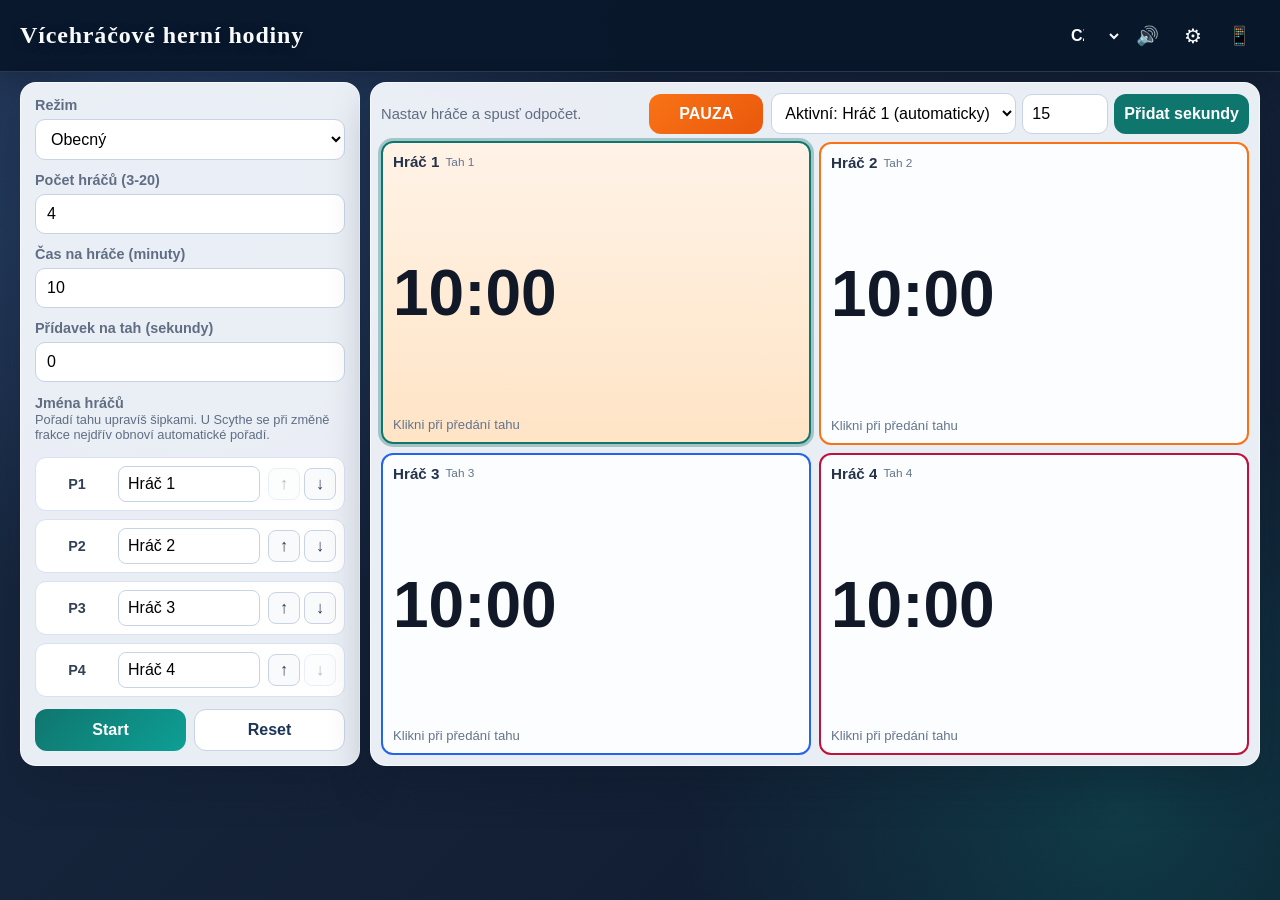
==== index.html @ 085c825f "add sounds and improve menu" ====
<!DOCTYPE html>
<html lang="cs">
<head>
    <meta charset="UTF-8">
    <meta name="viewport" content="width=device-width, initial-scale=1.0">
    <title>Vícehráčové herní hodiny</title>
    <style>
        :root {
            --bg: #1a2a43;
            --bg2: #0f1a2d;
            --panel: rgba(243, 246, 252, 0.96);
            --line: #c8d3e5;
            --text: #1c2433;
            --muted: #5f6e83;
            --accent: #0f766e;
            --accent2: #f97316;
            --danger: #be123c;
            --shadow: 0 20px 42px rgba(10, 20, 35, 0.28);
        }

        * {
            box-sizing: border-box;
        }

        body {
            margin: 0;
            min-height: 100vh;
            font-family: "Segoe UI", Tahoma, sans-serif;
            color: var(--text);
            background:
                radial-gradient(circle at 15% 18%, rgba(80, 132, 212, 0.28), transparent 35%),
                radial-gradient(circle at 88% 90%, rgba(14, 168, 151, 0.22), transparent 32%),
                linear-gradient(135deg, var(--bg), var(--bg2));
        }

        button,
        input,
        select {
            font: inherit;
        }

        button {
            border: 0;
            cursor: pointer;
            border-radius: 12px;
        }

        .app {
            width: min(1320px, calc(100% - 40px));
            margin: 0 auto;
            padding: 0 0 24px;
        }

        .topbar {
            display: flex;
            align-items: center;
            justify-content: space-between;
            gap: 24px;
            min-height: 72px;
            padding: 14px max(20px, calc((100vw - 1320px) / 2));
            margin-left: calc(50% - 50vw);
            margin-right: calc(50% - 50vw);
            background: rgba(9, 23, 43, 0.96);
            border-bottom: 1px solid rgba(255, 255, 255, 0.14);
            box-shadow: 0 10px 30px rgba(5, 13, 27, 0.3);
            color: #f8fafc;
        }

        .topbar h1 {
            margin: 0;
            font-size: clamp(1.05rem, 2.8vw, 1.5rem);
            font-family: Georgia, "Times New Roman", serif;
            font-weight: 700;
            letter-spacing: 0.035em;
            text-shadow: 0 2px 14px rgba(0, 0, 0, 0.24);
        }

        .topbar-actions {
            display: flex;
            align-items: center;
            gap: 4px;
        }

        .language-select,
        .header-control {
            min-height: 42px;
            border: 0;
            background: transparent;
            color: #f8fafc;
            transition: background-color 160ms ease, opacity 160ms ease, transform 160ms ease;
        }

        .language-select {
            width: 64px;
            border-radius: 9px;
            padding: 0 22px 0 9px;
            font-weight: 750;
            cursor: pointer;
        }

        .language-select option {
            color: #172033;
        }

        .header-control {
            display: inline-flex;
            align-items: center;
            justify-content: center;
            width: 42px;
            padding: 0;
            border-radius: 9px;
            font-size: 1.15rem;
        }

        .header-control:hover,
        .language-select:hover {
            background: rgba(0, 0, 0, 0.28);
        }

        .header-control:active {
            transform: translateY(1px);
            background: rgba(0, 0, 0, 0.4);
        }

        .header-control:focus-visible,
        .language-select:focus-visible {
            outline: 2px solid rgba(255, 255, 255, 0.82);
            outline-offset: 2px;
        }

        .sound-toggle[aria-pressed="false"] {
            opacity: 0.68;
        }

        .settings-toggle {
            font-size: 1.25rem;
        }

        .settings-dialog {
            width: min(520px, calc(100% - 28px));
            max-height: calc(100dvh - 40px);
            padding: 0;
            border: 1px solid rgba(255, 255, 255, 0.42);
            border-radius: 18px;
            background: #eef3f9;
            color: var(--text);
            box-shadow: 0 28px 80px rgba(4, 12, 27, 0.48);
        }

        .settings-dialog::backdrop {
            background: rgba(5, 12, 24, 0.7);
            backdrop-filter: blur(5px);
        }

        .settings-card {
            padding: 22px;
        }

        .settings-head {
            display: flex;
            align-items: center;
            justify-content: space-between;
            gap: 16px;
            padding-bottom: 16px;
            border-bottom: 1px solid var(--line);
        }

        .settings-head h2,
        .settings-section h3 {
            margin: 0;
            font-family: Georgia, "Times New Roman", serif;
        }

        .settings-close {
            width: 40px;
            height: 40px;
            background: #dbe4ef;
            color: var(--text);
            font-size: 1.35rem;
        }

        .settings-section {
            padding-top: 18px;
        }

        .settings-section-intro,
        .future-settings {
            color: var(--muted);
            font-size: 0.9rem;
        }

        .sound-options {
            display: grid;
            gap: 10px;
            margin-top: 14px;
        }

        .sound-option {
            display: flex;
            align-items: center;
            justify-content: space-between;
            gap: 18px;
            padding: 12px 14px;
            border: 1px solid var(--line);
            border-radius: 12px;
            background: rgba(255, 255, 255, 0.72);
            font-weight: 650;
        }

        .sound-option input {
            width: 20px;
            height: 20px;
            accent-color: var(--accent);
        }

        .future-settings {
            margin: 18px 0 0;
            padding: 12px 14px;
            border: 1px dashed var(--line);
            border-radius: 12px;
        }

        .mode-toggle {
            color: #f8fafc;
        }

        .layout {
            margin-top: 10px;
            display: grid;
            gap: 10px;
            grid-template-columns: minmax(290px, 340px) minmax(0, 1fr);
        }

        .panel {
            background: var(--panel);
            border: 1px solid rgba(255, 255, 255, 0.65);
            border-radius: 16px;
            box-shadow: var(--shadow);
        }

        .setup {
            padding: 14px;
            display: flex;
            flex-direction: column;
            gap: 12px;
        }

        .field {
            display: flex;
            flex-direction: column;
            gap: 6px;
        }

        .field span {
            font-size: 0.9rem;
            color: var(--muted);
            font-weight: 600;
        }

        .field input {
            width: 100%;
            padding: 10px 11px;
            border: 1px solid var(--line);
            border-radius: 10px;
            background: #fff;
        }

        .field select {
            width: 100%;
            padding: 10px 11px;
            border: 1px solid var(--line);
            border-radius: 10px;
            background: #fff;
        }

        .player-list {
            display: flex;
            flex-direction: column;
            gap: 8px;
        }

        .player-row {
            display: grid;
            grid-template-columns: 66px minmax(0, 1fr) auto;
            gap: 8px;
            align-items: center;
            padding: 8px;
            border: 1px solid #d8e2f2;
            border-radius: 11px;
            background: #fff;
        }

        .player-row strong {
            font-size: 0.9rem;
            color: #334155;
            text-align: center;
        }

        .player-row input {
            padding: 8px 9px;
            border: 1px solid var(--line);
            border-radius: 8px;
            min-width: 0;
        }

        .player-row-scythe {
            grid-template-columns: 58px minmax(0, 1fr) minmax(0, 1fr) auto;
        }

        .order-controls {
            display: grid;
            grid-template-columns: repeat(2, 32px);
            gap: 4px;
        }

        .order-button {
            width: 32px;
            height: 32px;
            padding: 0;
            border: 1px solid var(--line);
            border-radius: 8px;
            background: #f8fafc;
            color: #334155;
            font-size: 1.05rem;
            font-weight: 800;
        }

        .order-button:disabled {
            cursor: default;
            opacity: 0.35;
        }

        .order-help {
            margin: 0 0 7px;
            color: var(--muted);
            font-size: 0.8rem;
        }

        .faction-badge {
            width: 44px;
            height: 44px;
            border-radius: 50%;
            display: inline-flex;
            align-items: center;
            justify-content: center;
            font-weight: 800;
            color: #fff;
            border: 2px solid rgba(255, 255, 255, 0.55);
            background: color-mix(in srgb, var(--badge-color) 78%, #1a1a1a);
        }

        .faction-logo {
            width: 30px;
            height: 30px;
            display: block;
            color: #fff;
            fill: currentColor;
        }

        .card-faction-line {
            display: flex;
            align-items: center;
            gap: 7px;
            min-width: 0;
        }

        .card-faction-logo {
            width: 34px;
            height: 34px;
            flex: 0 0 auto;
            color: var(--player-color);
        }

        .clock-card.active .card-faction-logo {
            color: inherit;
        }

        .actions {
            display: grid;
            grid-template-columns: 1fr 1fr;
            gap: 8px;
        }

        .btn {
            padding: 11px 10px;
            font-weight: 700;
        }

        .btn-start {
            background: linear-gradient(135deg, #0f766e, #0e9f95);
            color: #fff;
        }

        .btn-reset {
            background: #fff;
            color: #1d3557;
            border: 1px solid var(--line);
        }

        .board {
            padding: 10px;
            display: flex;
            flex-direction: column;
            gap: 8px;
            min-height: 72vh;
        }

        .playbar {
            display: grid;
            grid-template-columns: minmax(160px, 1fr) auto minmax(340px, auto);
            gap: 8px;
            align-items: center;
        }

        .status {
            margin: 0;
            color: var(--muted);
            font-size: 0.92rem;
        }

        .btn-control {
            color: #fff;
            background: linear-gradient(135deg, #f97316, #ea580c);
            min-width: 114px;
        }

        .btn-menu {
            display: none;
            color: #fff;
            background: linear-gradient(135deg, #475569, #334155);
            min-width: 114px;
        }

        .desktop-time-tools {
            display: grid;
            grid-template-columns: minmax(120px, 1fr) 86px auto;
            gap: 6px;
            align-items: center;
        }

        .desktop-time-tools select,
        .desktop-time-tools input {
            width: 100%;
            min-width: 0;
            padding: 10px 9px;
            border: 1px solid var(--line);
            border-radius: 10px;
            background: #fff;
        }

        .desktop-time-tools .time-add-button {
            width: auto;
            margin: 0;
            white-space: nowrap;
        }

        .quick-add-button {
            display: none;
            color: #fff;
            background: var(--accent);
        }

        .clock-grid {
            flex: 1;
            display: grid;
            gap: 8px;
            grid-template-columns: repeat(2, minmax(0, 1fr));
            align-content: stretch;
        }

        .clock-card {
            display: flex;
            flex-direction: column;
            justify-content: space-between;
            text-align: left;
            min-height: 190px;
            padding: 10px;
            border: 2px solid #91a4c0;
            border-radius: 12px;
            background: #fcfdff;
            transition: transform 120ms ease, border-color 120ms ease, box-shadow 120ms ease;
        }

        .clock-card.active {
            border-color: var(--accent2);
            background: linear-gradient(180deg, #fff3e7, #ffe4c6);
            box-shadow: 0 0 0 3px rgba(249, 115, 22, 0.27);
            transform: translateY(-1px);
        }

        .clock-card.out {
            opacity: 0.55;
            background: #f1f5f9;
        }

        .clock-card.selecting-start {
            border-style: dashed;
            border-width: 3px;
            background: linear-gradient(180deg, #edfdfa, #d8f5ee);
        }

        .clock-card.selecting-start:hover {
            transform: translateY(-2px);
            box-shadow: 0 0 0 3px rgba(15, 118, 110, 0.2);
        }

        .clock-card.selecting-start .card-hint {
            font-size: 0;
        }

        .clock-card.selecting-start .card-hint::after {
            content: "Klikni: tento hr\00e1\010d za\010d\00edn\00e1";
            font-size: 0.82rem;
        }

        .card-head {
            display: flex;
            justify-content: space-between;
            gap: 6px;
            align-items: center;
        }

        .card-name {
            font-weight: 800;
            font-size: 0.95rem;
            color: #24324a;
            overflow: hidden;
            text-overflow: ellipsis;
            white-space: nowrap;
        }

        .card-order {
            font-size: 0.74rem;
            color: #64748b;
        }

        .card-faction {
            font-size: 0.74rem;
            color: #64748b;
            margin-top: 2px;
            display: block;
        }

        .card-time {
            text-align: center;
            font-size: clamp(2rem, 8.6vw, 4rem);
            font-weight: 900;
            color: #111827;
        }

        .card-hint {
            font-size: 0.82rem;
            color: #64748b;
            text-align: center;
        }

        .drawer {
            position: fixed;
            inset: 0;
            display: none;
            z-index: 60;
            background: rgba(7, 13, 24, 0.48);
        }

        .drawer.open {
            display: block;
        }

        .drawer-card {
            width: min(420px, 100%);
            height: 100%;
            margin-left: auto;
            padding: 14px;
            overflow: auto;
            background: #f7fbff;
            border-left: 1px solid #d5e2f3;
            box-shadow: -16px 0 32px rgba(8, 15, 26, 0.25);
        }

        .drawer-head {
            display: flex;
            justify-content: space-between;
            align-items: center;
            margin-bottom: 8px;
        }

        .drawer-close {
            width: 38px;
            height: 38px;
            border-radius: 50%;
            border: 1px solid #c8d3e5;
            background: #fff;
            font-size: 1.2rem;
        }

        .time-tools {
            padding: 12px;
            margin-bottom: 14px;
            border: 1px solid var(--line);
            border-radius: 12px;
            background: rgba(255, 255, 255, 0.7);
        }

        .time-tools h3,
        .drawer-setup-section h3 {
            margin: 0 0 9px;
            font-size: 1rem;
        }

        .time-row {
            display: grid;
            grid-template-columns: minmax(0, 1fr) 92px;
            gap: 8px;
        }

        .time-row select,
        .time-row input {
            width: 100%;
            min-width: 0;
            padding: 10px;
            border: 1px solid var(--line);
            border-radius: 9px;
            background: #fff;
        }

        .time-add-button {
            width: 100%;
            margin-top: 8px;
            color: #fff;
            background: var(--accent);
        }

        .time-feedback {
            min-height: 1.2em;
            margin: 7px 0 0;
            color: var(--muted);
            font-size: 0.82rem;
        }

        .drawer-setup-section {
            display: none;
        }

        .hidden {
            display: none !important;
        }

        .mobile-view .app {
            width: min(460px, 100%);
        }

        .mobile-view .layout {
            grid-template-columns: 1fr;
        }

        .mobile-view .board {
            min-height: 62vh;
        }

        .mobile-view .btn-menu {
            display: block;
        }

        .mobile-view .desktop-time-tools {
            display: none;
        }

        .mobile-running .quick-add-button {
            display: block;
        }

        .mobile-running .app {
            width: 100%;
            padding: 6px 0 0;
        }

        .mobile-running .topbar {
            border-radius: 0;
            border-left: 0;
            border-right: 0;
        }

        .mobile-running .layout {
            grid-template-columns: 1fr;
            margin-top: 0;
        }

        .mobile-running .setup {
            display: none;
        }

        .mobile-running .drawer .setup {
            display: flex;
            border: 0;
            border-radius: 0;
            box-shadow: none;
            background: transparent;
        }

        .mobile-running .drawer-setup-section {
            display: block;
        }

        .mobile-running .board {
            min-height: calc(100dvh - 74px);
            border-radius: 0;
            border-left: 0;
            border-right: 0;
            padding: 6px 4px 6px;
        }

        .mobile-running .playbar {
            grid-template-columns: 1fr 1fr 1fr;
            gap: 5px;
        }

        .mobile-running .playbar .status {
            display: none;
        }

        .mobile-running .btn-control,
        .mobile-running .btn-menu,
        .mobile-running .quick-add-button {
            min-width: 0;
            width: 100%;
            padding: 10px 4px;
            border-radius: 10px;
            font-size: 0.9rem;
        }

        .mobile-running .clock-grid {
            gap: 5px;
        }

        .mobile-running .clock-card {
            min-height: clamp(105px, calc((100dvh - 132px) / var(--clock-rows, 2)), 240px);
            padding: 7px;
            border-radius: 10px;
        }

        .mobile-running .card-time {
            font-size: clamp(2.1rem, 11vw, 3.2rem);
        }

        .mobile-running .card-hint {
            display: none;
        }

        .mobile-running.many-clocks .card-order,
        .mobile-running.many-clocks .card-faction {
            display: none;
        }

        .mobile-running.many-clocks .card-faction-logo {
            width: 22px;
            height: 22px;
        }

        .mobile-running.many-clocks .card-name {
            font-size: 0.72rem;
        }

        .mobile-running.many-clocks .card-time {
            font-size: clamp(1.45rem, 8vw, 2.35rem);
        }

        .mode-scythe {
            --bg: #6f6d6c;
            --bg2: #4a3a31;
            --panel: rgba(224, 215, 199, 0.93);
            --line: rgba(58, 44, 35, 0.2);
            --text: #1d1713;
            --muted: #5f5348;
            --accent: #8b5e3c;
            --accent2: #9b6b45;
        }

        .mode-scythe .topbar,
        .mode-scythe .panel,
        .mode-scythe .drawer-card {
            background: linear-gradient(180deg, rgba(224, 215, 199, 0.96), rgba(197, 184, 165, 0.93));
            border-color: rgba(255, 255, 255, 0.3);
        }

        .mode-scythe .topbar {
            background:
                linear-gradient(90deg, rgba(42, 30, 22, 0.98), rgba(91, 65, 45, 0.96)),
                repeating-linear-gradient(90deg, transparent 0 42px, rgba(255, 255, 255, 0.025) 42px 43px);
            color: #f4ecdf;
            border-bottom-color: rgba(216, 184, 136, 0.35);
        }

        .mode-scythe .topbar h1 {
            color: #f0dfc1;
            letter-spacing: 0.055em;
        }

        .mode-scythe .topbar .header-control,
        .mode-scythe .topbar .language-select {
            color: #f4ecdf;
        }

        .mode-scythe .topbar .header-control:hover,
        .mode-scythe .topbar .language-select:hover {
            background: rgba(15, 8, 4, 0.34);
        }

        .mode-scythe .settings-dialog {
            background: linear-gradient(180deg, #e7ddcc, #cfc0aa);
        }

        .mode-scythe .btn-start,
        .mode-scythe .btn-control {
            background: linear-gradient(135deg, #9b6b45, #69442a);
        }

        .mode-scythe .btn-menu {
            background: linear-gradient(135deg, #7b5a3d, #59402b);
        }

        .mode-scythe .clock-card {
            background: color-mix(in srgb, var(--player-color) 10%, #efe6d8);
            border-color: color-mix(in srgb, var(--player-color) 86%, #e4d2bd);
            color: color-mix(in srgb, var(--player-color) 70%, #2d241d);
        }

        .mode-scythe .clock-card.active {
            background: color-mix(in srgb, var(--player-color) 80%, #3a2d22);
            color: #f4ecdf;
            box-shadow: 0 0 0 3px rgba(42, 26, 14, 0.25);
        }

        .mode-scythe .clock-card.selecting-start {
            background: color-mix(in srgb, var(--player-color) 28%, #efe6d8);
        }

        .mode-scythe .clock-card.active .card-faction,
        .mode-scythe .clock-card.active .card-order,
        .mode-scythe .clock-card.active .card-hint,
        .mode-scythe .clock-card.active .card-time {
            color: inherit;
        }

        @media (max-width: 1024px) {
            .layout {
                grid-template-columns: 1fr;
            }

            .playbar {
                grid-template-columns: 1fr auto;
            }

            .desktop-time-tools {
                grid-column: 1 / -1;
            }

            .board {
                min-height: 62vh;
            }
        }

        @media (max-width: 580px) {
            .app {
                width: 100%;
            }

            .topbar {
                padding: 10px 12px;
                gap: 10px;
                flex-wrap: wrap;
            }

            .topbar h1 {
                flex: 1 0 100%;
            }

            .topbar-actions {
                width: 100%;
            }

            .header-control,
            .language-select {
                flex: 0 0 42px;
            }

            .language-select {
                flex-basis: 64px;
            }

            .panel {
                border-radius: 0;
                border-left: 0;
                border-right: 0;
            }

            .clock-card {
                min-height: 150px;
            }
        }
    </style>
</head>
<body>
    <div id="appRoot" class="app-root">
        <div class="app">
            <header class="topbar">
                <h1>Vícehráčové herní hodiny</h1>
                <div class="topbar-actions">
                    <select id="languageSelect" class="language-select" aria-label="Jazyk rozhraní" title="Vybrat jazyk (funkce bude doplněna)">
                        <option value="cs">CZ</option>
                        <option value="en">EN</option>
                        <option value="de">DE</option>
                    </select>
                    <button id="soundToggle" class="header-control sound-toggle" type="button" aria-pressed="true" aria-label="Vypnout zvuk" title="Vypnout zvuk">
                        <span id="soundIcon" aria-hidden="true">🔊</span>
                    </button>
                    <button id="settingsToggle" class="header-control settings-toggle" type="button" aria-label="Otevřít pokročilé nastavení" title="Nastavení">
                        <span aria-hidden="true">⚙</span>
                    </button>
                    <button id="modeToggle" class="mode-toggle header-control" type="button" aria-label="Přepnout na mobilní zobrazení" title="Mobilní zobrazení">
                        <span id="modeIcon">📱</span>
                    </button>
                </div>
            </header>

            <dialog id="settingsDialog" class="settings-dialog" aria-labelledby="settingsTitle">
                <div class="settings-card">
                    <div class="settings-head">
                        <h2 id="settingsTitle">Pokročilé nastavení</h2>
                        <button id="settingsClose" class="settings-close" type="button" aria-label="Zavřít nastavení">×</button>
                    </div>
                    <section class="settings-section" aria-labelledby="soundSettingsTitle">
                        <h3 id="soundSettingsTitle">Nastavení zvuku</h3>
                        <p class="settings-section-intro">Vyber, které zvukové události mají být během hry slyšet.</p>
                        <div class="sound-options">
                            <label class="sound-option"><span>Tikání běžících hodin</span><input type="checkbox" data-sound-setting="ticking"></label>
                            <label class="sound-option"><span>Začátek hry</span><input type="checkbox" data-sound-setting="start" checked></label>
                            <label class="sound-option"><span>Předání tahu</span><input type="checkbox" data-sound-setting="move" checked></label>
                            <label class="sound-option"><span>Blížící se konec času</span><input type="checkbox" data-sound-setting="warning" checked></label>
                            <label class="sound-option"><span>Odpočet posledních 10 sekund</span><input type="checkbox" data-sound-setting="countdown" checked></label>
                            <label class="sound-option"><span>Vypršení času</span><input type="checkbox" data-sound-setting="timeout" checked></label>
                        </div>
                    </section>
                    <p class="future-settings">Přizpůsobení barev připravujeme pro některou z dalších verzí.</p>
                </div>
            </dialog>

            <main class="layout">
                <section id="setupPanel" class="panel setup">
                    <div class="field">
                        <span>Režim</span>
                        <select id="gameMode">
                            <option value="generic">Obecný</option>
                            <option value="scythe">Scythe</option>
                        </select>
                    </div>
                    <div class="field">
                        <span id="playerCountLabel">Počet hráčů (3-20)</span>
                        <input id="playerCount" type="number" min="3" max="20" value="4">
                    </div>
                    <div class="field">
                        <span>Čas na hráče (minuty)</span>
                        <input id="startMinutes" type="number" min="1" value="10">
                    </div>
                    <div class="field">
                        <span>Přídavek na tah (sekundy)</span>
                        <input id="incrementSeconds" type="number" min="0" value="0">
                    </div>

                    <div>
                        <span style="font-size:0.9rem;color:#5f6e83;font-weight:600;">Jména hráčů</span>
                        <div id="playerList" class="player-list"></div>
                    </div>

                    <div class="actions">
                        <button id="startButton" class="btn btn-start" type="button">Start</button>
                        <button id="resetButton" class="btn btn-reset" type="button">Reset</button>
                    </div>
                </section>

                <section class="panel board">
                    <div class="playbar">
                        <p id="statusText" class="status">Nastav hráče a spusť odpočet.</p>
                        <button id="pauseButton" class="btn btn-control" type="button" disabled>PAUZA</button>
                        <div class="desktop-time-tools" aria-label="Jednorázové přidání času">
                            <select id="desktopTimePlayerSelect" aria-label="Hráč, kterému se přidá čas"></select>
                            <input id="desktopTimeAmount" type="number" min="1" step="1" value="15" aria-label="Počet sekund">
                            <button id="desktopAddTimeButton" class="btn time-add-button" type="button">Přidat sekundy</button>
                        </div>
                        <button id="menuButton" class="btn btn-menu" type="button">MENU</button>
                        <button id="quickAddButton" class="btn quick-add-button" type="button">Přidat 15 sekund</button>
                    </div>

                    <div id="clockGrid" class="clock-grid"></div>
                </section>
            </main>
        </div>

        <aside id="drawer" class="drawer" aria-hidden="true">
            <div class="drawer-card">
                <div class="drawer-head">
                    <h2 style="margin:0;font-size:1.12rem;">Menu</h2>
                    <button id="closeDrawer" class="drawer-close" type="button" aria-label="Zavřít menu">×</button>
                </div>
                <section class="time-tools" aria-labelledby="timeToolsTitle">
                    <h3 id="timeToolsTitle">Jednorázově přidat čas</h3>
                    <div class="time-row">
                        <select id="timePlayerSelect" aria-label="Hráč, kterému se přidá čas"></select>
                        <input id="timeAmount" type="number" min="1" step="1" value="15" aria-label="Počet sekund">
                    </div>
                    <button id="addTimeButton" class="btn time-add-button" type="button">Přidat sekundy</button>
                    <p id="timeFeedback" class="time-feedback" aria-live="polite"></p>
                </section>
                <section class="drawer-setup-section">
                    <h3>Nastavení partie</h3>
                    <div id="drawerSetupHost"></div>
                </section>
            </div>
        </aside>
    </div>

    <script>
        const STORAGE_KEY = "multiclock-unified-v2";
        const playerColors = [
            "#0f766e", "#f97316", "#2563eb", "#be123c", "#9333ea",
            "#16a34a", "#0891b2", "#ca8a04", "#db2777", "#4f46e5",
            "#15803d", "#c2410c", "#0369a1", "#a21caf", "#65a30d",
            "#b91c1c", "#0e7490", "#7c3aed", "#a16207", "#047857"
        ];
        const scytheFactions = [
            { id: "rusviet", name: "Rusviet", color: "#d62b24", mark: "RS" },
            { id: "nordic", name: "Nordic", color: "#2f57b8", mark: "ND" },
            { id: "crimea", name: "Crimea", color: "#e4ad00", mark: "CR" },
            { id: "saxony", name: "Saxony", color: "#202020", mark: "SX" },
            { id: "polania", name: "Polania", color: "#c83a32", mark: "PL" },
            { id: "albion", name: "Albion", color: "#4f6d2a", mark: "AL" },
            { id: "togawa", name: "Togawa", color: "#7a4db2", mark: "TG" },
            { id: "vesna", name: "Vesna", color: "#35bdb9", mark: "VS" },
            { id: "fenris", name: "Fenris", color: "#ef8218", mark: "FN" }
        ];

        const factionLogoShapes = {
            rusviet: "<path d=\"M24 3l5.2 13.1 14.1.9-10.9 9 3.5 13.7L24 32 12.1 39.7 15.6 26 4.7 17l14.1-.9z\"/>",
            nordic: "<path d=\"M18 4h12v8h6v9h-9v19h-6V21h-9v-9h6zm-3 10v5h18v-5z\"/>",
            crimea: "<path d=\"M8 34c5-2 7-7 9-13l-5-5 8-1 5-8 4 8 9 3-6 6 5 12-10-6-8 9z\"/>",
            saxony: "<path d=\"M8 10l10 5 6-10 6 10 10-5-3 20-13 12L11 30zm11 13l5 6 5-6-5-3z\"/>",
            polania: "<path d=\"M13 19a5 5 0 1 0 0-10 5 5 0 0 0 0 10zm11-7a5 5 0 1 0 0-10 5 5 0 0 0 0 10zm11 7a5 5 0 1 0 0-10 5 5 0 0 0 0 10zM24 17c-8 0-14 8-14 16 0 7 6 10 14 6 8 4 14 1 14-6 0-8-6-16-14-16z\"/>",
            albion: "<path d=\"M5 29c3-10 10-16 20-16l7-7 1 9c6 3 10 8 10 14l-8 1-4 10h-5l1-9H16l-2 9H9l1-11zm28-7a2 2 0 1 0 0 .1z\"/>",
            togawa: "<path d=\"M24 5a9 9 0 0 1 8 13l8 5-8 5a9 9 0 0 1-16 0l-8-5 8-5A9 9 0 0 1 24 5zm0 6a3 3 0 1 0 0 6 3 3 0 0 0 0-6zm-9 12l6 4-3 7zm18 0l-3 11-3-7z\"/>",
            vesna: "<path d=\"M6 8l12 7 6-10 6 10 12-7-5 25-13 10-13-10zm10 15l8 11 8-11-8 5z\"/>",
            fenris: "<path d=\"M9 20C9 9 16 4 24 4s15 5 15 16c0 7-3 11-7 14v9h-5v-7h-6v7h-5v-9c-4-3-7-7-7-14zm8-2a4 4 0 1 0 0 8 4 4 0 0 0 0-8zm14 0a4 4 0 1 0 0 8 4 4 0 0 0 0-8zM24 27l-4 6h8z\"/>"
        };

        const state = {
            gameMode: "generic",
            playerCount: 4,
            startMinutes: 10,
            incrementSeconds: 0,
            players: [],
            activeIndex: 0,
            running: false,
            paused: true,
            mobileView: false,
            menuOpen: false,
            quickAddSeconds: 15,
            quickAddTargetId: null,
            selectingFirstPlayer: false,
            soundEnabled: true,
            soundSettings: {
                ticking: false,
                start: true,
                move: true,
                warning: true,
                countdown: true,
                timeout: true
            },
            timerId: null,
            lastTickAt: null,
            audioContext: null
        };

        const ui = {
            root: document.getElementById("appRoot"),
            app: document.querySelector(".app"),
            setupPanel: document.getElementById("setupPanel"),
            gameMode: document.getElementById("gameMode"),
            playerCount: document.getElementById("playerCount"),
            playerCountLabel: document.getElementById("playerCountLabel"),
            startMinutes: document.getElementById("startMinutes"),
            incrementSeconds: document.getElementById("incrementSeconds"),
            playerList: document.getElementById("playerList"),
            startButton: document.getElementById("startButton"),
            resetButton: document.getElementById("resetButton"),
            pauseButton: document.getElementById("pauseButton"),
            menuButton: document.getElementById("menuButton"),
            quickAddButton: document.getElementById("quickAddButton"),
            desktopTimePlayerSelect: document.getElementById("desktopTimePlayerSelect"),
            desktopTimeAmount: document.getElementById("desktopTimeAmount"),
            desktopAddTimeButton: document.getElementById("desktopAddTimeButton"),
            closeDrawer: document.getElementById("closeDrawer"),
            drawer: document.getElementById("drawer"),
            drawerSetupHost: document.getElementById("drawerSetupHost"),
            timePlayerSelect: document.getElementById("timePlayerSelect"),
            timeAmount: document.getElementById("timeAmount"),
            addTimeButton: document.getElementById("addTimeButton"),
            timeFeedback: document.getElementById("timeFeedback"),
            modeToggle: document.getElementById("modeToggle"),
            modeIcon: document.getElementById("modeIcon"),
            languageSelect: document.getElementById("languageSelect"),
            soundToggle: document.getElementById("soundToggle"),
            soundIcon: document.getElementById("soundIcon"),
            settingsToggle: document.getElementById("settingsToggle"),
            settingsDialog: document.getElementById("settingsDialog"),
            settingsClose: document.getElementById("settingsClose"),
            soundSettingInputs: document.querySelectorAll("[data-sound-setting]"),
            statusText: document.getElementById("statusText"),
            clockGrid: document.getElementById("clockGrid")
        };

        function clamp(value, min, max) {
            return Math.max(min, Math.min(max, value));
        }

        function getAudioContext() {
            if (!state.soundEnabled) {
                return null;
            }
            if (!state.audioContext) {
                const AudioContextClass = window.AudioContext || window.webkitAudioContext;
                if (!AudioContextClass) {
                    return null;
                }
                state.audioContext = new AudioContextClass();
            }
            if (state.audioContext.state === "suspended") {
                state.audioContext.resume();
            }
            return state.audioContext;
        }

        function isSoundEnabled(type) {
            return state.soundEnabled && state.soundSettings[type] !== false;
        }

        function playTone(frequency, duration, options = {}) {
            const context = getAudioContext();
            if (!context) {
                return;
            }
            const now = context.currentTime + (options.delay || 0);
            const oscillator = context.createOscillator();
            const gain = context.createGain();
            oscillator.type = options.type || "sine";
            oscillator.frequency.setValueAtTime(frequency, now);
            if (options.endFrequency) {
                oscillator.frequency.exponentialRampToValueAtTime(options.endFrequency, now + duration);
            }
            gain.gain.setValueAtTime(0.0001, now);
            gain.gain.exponentialRampToValueAtTime(options.volume || 0.04, now + 0.008);
            gain.gain.exponentialRampToValueAtTime(0.0001, now + duration);
            oscillator.connect(gain);
            gain.connect(context.destination);
            oscillator.start(now);
            oscillator.stop(now + duration + 0.02);
        }

        function playClockTick(playerIndex, urgent = false) {
            if (!isSoundEnabled("ticking")) {
                return;
            }
            const playerTone = 720 + (playerIndex % 8) * 38;
            playTone(urgent ? playerTone + 240 : playerTone, urgent ? 0.065 : 0.025, {
                type: urgent ? "square" : "sine",
                volume: urgent ? 0.035 : 0.012
            });
        }

        function playMoveSound() {
            if (!isSoundEnabled("move")) {
                return;
            }
            playTone(210, 0.045, { type: "square", volume: 0.045 });
            playTone(155, 0.06, { type: "triangle", volume: 0.035, delay: 0.045 });
        }

        function playStartSound() {
            if (!isSoundEnabled("start")) {
                return;
            }
            [392, 523, 659].forEach((frequency, index) => {
                playTone(frequency, 0.16, { type: "triangle", volume: 0.045, delay: index * 0.09 });
            });
        }

        function playWarningSound() {
            if (!isSoundEnabled("warning")) {
                return;
            }
            playTone(880, 0.12, { type: "square", volume: 0.055 });
            playTone(880, 0.12, { type: "square", volume: 0.055, delay: 0.17 });
        }

        function playCountdownSound(seconds) {
            if (!isSoundEnabled("countdown")) {
                return;
            }
            const urgency = 10 - seconds;
            const baseFrequency = 105 + urgency * 9;
            const delay = seconds === 10 && isSoundEnabled("warning") ? 0.38 : 0;
            playTone(baseFrequency, 0.24, {
                type: "sawtooth",
                volume: 0.085,
                delay,
                endFrequency: Math.max(55, baseFrequency * 0.58)
            });
            playTone(baseFrequency * 2, 0.09, {
                type: "square",
                volume: 0.055,
                delay
            });
        }

        function playTimeoutSound() {
            if (!isSoundEnabled("timeout")) {
                return;
            }
            playTone(190, 0.65, { type: "sawtooth", volume: 0.075, endFrequency: 55 });
            playTone(95, 0.8, { type: "square", volume: 0.045, delay: 0.12, endFrequency: 45 });
        }

        function syncSoundControl() {
            const soundAction = state.soundEnabled ? "Vypnout zvuk" : "Zapnout zvuk";
            ui.soundToggle.setAttribute("aria-pressed", String(state.soundEnabled));
            ui.soundToggle.setAttribute("aria-label", soundAction);
            ui.soundToggle.title = soundAction;
            ui.soundIcon.textContent = state.soundEnabled ? "🔊" : "🔇";
            ui.soundSettingInputs.forEach((input) => {
                input.checked = state.soundSettings[input.dataset.soundSetting] !== false;
                input.disabled = !state.soundEnabled;
            });
        }

        function getFactionById(id) {
            return scytheFactions.find((f) => f.id === id) ?? scytheFactions[0];
        }

        function getMaxPlayers(mode = state.gameMode) {
            return mode === "scythe" ? 8 : 20;
        }

        function factionLogo(faction, className = "faction-logo") {
            return "<svg class=\"" + className + "\" viewBox=\"0 0 48 48\" role=\"img\" aria-label=\"Logo "
                + faction.name + "\">" + factionLogoShapes[faction.id] + "</svg>";
        }

        function syncPlayerLimit() {
            const maxPlayers = getMaxPlayers();
            ui.playerCount.max = String(maxPlayers);
            ui.playerCountLabel.textContent = "Počet hráčů (3-" + maxPlayers + ")";
        }

        function createPlayer(index, existing = null) {
            if (state.gameMode === "scythe") {
                const faction = getFactionById(existing?.factionId ?? scytheFactions[index % scytheFactions.length].id);
                return {
                    id: existing?.id ?? crypto.randomUUID(),
                    name: existing?.name ?? faction.name,
                    seconds: Math.max(0, Number(existing?.seconds ?? state.startMinutes * 60)),
                    out: Boolean(existing?.out),
                    color: faction.color,
                    factionId: faction.id
                };
            }

            return {
                id: existing?.id ?? crypto.randomUUID(),
                name: existing?.name ?? "Hráč " + (index + 1),
                seconds: Math.max(0, Number(existing?.seconds ?? state.startMinutes * 60)),
                out: Boolean(existing?.out),
                color: existing?.color ?? playerColors[index % playerColors.length],
                factionId: null
            };
        }

        function setPlayerFaction(player, faction) {
            const previousFaction = player.factionId ? getFactionById(player.factionId) : null;
            const hadAutomaticName = !player.name || (previousFaction && player.name === previousFaction.name);
            player.factionId = faction.id;
            player.color = faction.color;
            if (hadAutomaticName) {
                player.name = faction.name;
            }
        }

        function sortPlayersByFaction(activePlayerId = state.players[state.activeIndex]?.id) {
            state.players.sort((a, b) => {
                const aOrder = scytheFactions.findIndex((f) => f.id === a.factionId);
                const bOrder = scytheFactions.findIndex((f) => f.id === b.factionId);
                return aOrder - bOrder;
            });
            const activePosition = state.players.findIndex((player) => player.id === activePlayerId);
            state.activeIndex = activePosition >= 0 ? activePosition : 0;
        }

        function normalizeScythePlayers(activePlayerId = state.players[state.activeIndex]?.id, sortByFaction = false) {
            if (state.gameMode !== "scythe") {
                return;
            }

            const used = new Set();
            state.players.forEach((player) => {
                let faction = scytheFactions.find((item) => item.id === player.factionId);
                if (!faction || used.has(faction.id)) {
                    faction = scytheFactions.find((item) => !used.has(item.id));
                }
                if (faction) {
                    setPlayerFaction(player, faction);
                    used.add(faction.id);
                }
            });
            if (sortByFaction) {
                sortPlayersByFaction(activePlayerId);
            }
        }

        function chooseFaction(playerId, factionId) {
            const activePlayerId = state.players[state.activeIndex]?.id;
            const player = state.players.find((item) => item.id === playerId);
            const faction = scytheFactions.find((item) => item.id === factionId);
            if (!player || !faction) {
                return;
            }

            const previousOwner = state.players.find((item) => item.id !== playerId && item.factionId === factionId);
            setPlayerFaction(player, faction);

            if (previousOwner) {
                const occupied = new Set(
                    state.players
                        .filter((item) => item.id !== previousOwner.id)
                        .map((item) => item.factionId)
                );
                const replacement = scytheFactions.find((item) => !occupied.has(item.id));
                if (replacement) {
                    setPlayerFaction(previousOwner, replacement);
                }
            }

            normalizeScythePlayers(activePlayerId, true);
        }

        function persistState() {
            const payload = {
                gameMode: state.gameMode,
                playerCount: state.playerCount,
                startMinutes: state.startMinutes,
                incrementSeconds: state.incrementSeconds,
                players: state.players,
                activeIndex: state.activeIndex,
                running: state.running,
                paused: state.paused,
                mobileView: state.mobileView,
                menuOpen: state.menuOpen,
                quickAddSeconds: state.quickAddSeconds,
                quickAddTargetId: state.quickAddTargetId,
                selectingFirstPlayer: state.selectingFirstPlayer,
                soundEnabled: state.soundEnabled,
                soundSettings: state.soundSettings,
                lastTickAt: state.running && !state.paused ? Date.now() : null
            };
            localStorage.setItem(STORAGE_KEY, JSON.stringify(payload));
        }

        function restoreState() {
            const raw = localStorage.getItem(STORAGE_KEY);
            if (!raw) {
                return;
            }

            try {
                const parsed = JSON.parse(raw);
                state.gameMode = parsed.gameMode === "scythe" ? "scythe" : "generic";
                state.playerCount = clamp(Number(parsed.playerCount) || 4, 3, getMaxPlayers(state.gameMode));
                state.startMinutes = Math.max(1, Number(parsed.startMinutes) || 10);
                state.incrementSeconds = Math.max(0, Number(parsed.incrementSeconds) || 0);
                state.players = Array.from({ length: state.playerCount }, (_, i) => createPlayer(i, parsed.players?.[i] ?? null));
                state.activeIndex = clamp(Number(parsed.activeIndex) || 0, 0, state.playerCount - 1);
                state.running = Boolean(parsed.running);
                state.paused = Boolean(parsed.paused);
                state.mobileView = Boolean(parsed.mobileView);
                state.menuOpen = Boolean(parsed.menuOpen);
                state.quickAddSeconds = Math.max(1, Math.floor(Number(parsed.quickAddSeconds) || 15));
                state.quickAddTargetId = typeof parsed.quickAddTargetId === "string" ? parsed.quickAddTargetId : null;
                state.selectingFirstPlayer = Boolean(parsed.selectingFirstPlayer) && !state.running;
                state.soundEnabled = parsed.soundEnabled !== false;
                const savedSoundSettings = parsed.soundSettings ?? {};
                state.soundSettings = {
                    ticking: savedSoundSettings.ticking === true,
                    start: savedSoundSettings.start !== false,
                    move: savedSoundSettings.move !== false,
                    warning: savedSoundSettings.warning !== false,
                    countdown: savedSoundSettings.countdown !== false,
                    timeout: savedSoundSettings.timeout !== false
                };
                state.lastTickAt = typeof parsed.lastTickAt === "number" ? parsed.lastTickAt : null;
                normalizeScythePlayers(state.players[state.activeIndex]?.id);
                if (!state.players.some((player) => player.id === state.quickAddTargetId)) {
                    state.quickAddTargetId = null;
                }
            } catch {
                localStorage.removeItem(STORAGE_KEY);
            }
        }

        function formatTime(totalSeconds) {
            const safe = Math.max(0, totalSeconds);
            const m = Math.floor(safe / 60);
            const s = safe % 60;
            return String(m) + ":" + String(s).padStart(2, "0");
        }

        function orderControls(player, index) {
            return "<div class=\"order-controls\" aria-label=\"Upravit pořadí hráče\">"
                + "<button class=\"order-button\" type=\"button\" data-move-player=\"" + player.id
                + "\" data-move-direction=\"-1\" title=\"Posunout dříve\" aria-label=\"Posunout dříve\""
                + (index === 0 ? " disabled" : "") + ">↑</button>"
                + "<button class=\"order-button\" type=\"button\" data-move-player=\"" + player.id
                + "\" data-move-direction=\"1\" title=\"Posunout později\" aria-label=\"Posunout později\""
                + (index === state.players.length - 1 ? " disabled" : "") + ">↓</button>"
                + "</div>";
        }

        function renderPlayerInputs() {
            ui.playerList.innerHTML = "";
            const orderHelp = document.createElement("p");
            orderHelp.className = "order-help";
            orderHelp.textContent = "Pořadí tahu upravíš šipkami. U Scythe se při změně frakce nejdřív obnoví automatické pořadí.";
            ui.playerList.appendChild(orderHelp);
            state.players.forEach((player, index) => {
                const row = document.createElement("div");
                const safeName = player.name.replace(/\"/g, "&quot;");
                if (state.gameMode === "scythe") {
                    const factionOptions = scytheFactions
                        .map((f) => "<option value=\"" + f.id + "\"" + (f.id === player.factionId ? " selected" : "") + ">" + f.name + "</option>")
                        .join("");
                    const faction = getFactionById(player.factionId);
                    row.className = "player-row player-row-scythe";
                    row.innerHTML = "<span class=\"faction-badge\" style=\"--badge-color:" + player.color + "\">" + factionLogo(faction) + "</span>"
                        + "<input type=\"text\" data-player-name=\"" + player.id + "\" value=\"" + safeName + "\">"
                        + "<select data-player-faction=\"" + player.id + "\">" + factionOptions + "</select>"
                        + orderControls(player, index);
                } else {
                    row.className = "player-row";
                    row.innerHTML = "<strong>P" + (index + 1) + "</strong><input type=\"text\" data-player-name=\"" + player.id + "\" value=\"" + safeName + "\">"
                        + orderControls(player, index);
                }
                ui.playerList.appendChild(row);
            });
        }

        function renderClocks() {
            ui.clockGrid.innerHTML = "";

            state.players.forEach((player, index) => {
                const card = document.createElement("button");
                card.type = "button";
                const selectingStart = state.selectingFirstPlayer && !state.running;
                card.className = "clock-card" + (player.out ? " out" : "")
                    + (index === state.activeIndex && !player.out && !selectingStart ? " active" : "")
                    + (selectingStart ? " selecting-start" : "");
                card.style.borderColor = player.color;
                card.style.setProperty("--player-color", player.color);
                if (index === state.activeIndex && !player.out && !selectingStart) {
                    card.style.boxShadow = "0 0 0 3px " + player.color + "55";
                }

                const faction = player.factionId ? getFactionById(player.factionId) : null;
                const playerHeading = faction
                    ? "<span class=\"card-faction-line\">" + factionLogo(faction, "faction-logo card-faction-logo")
                        + "<span class=\"card-name\">" + player.name + "<span class=\"card-faction\">" + faction.name + "</span></span></span>"
                    : "<span class=\"card-name\">" + player.name + "</span>";

                card.innerHTML = [
                    "<div class=\"card-head\">" + playerHeading + "<span class=\"card-order\">Tah " + (index + 1) + "</span></div>",
                    "<div class=\"card-time\">" + formatTime(player.seconds) + "</div>",
                    "<div class=\"card-hint\">" + (player.out ? "Čas vypršel" : "Klikni při předání tahu") + "</div>"
                ].join("");

                if (player.out) {
                    card.disabled = true;
                }

                card.addEventListener("click", () => onClockTap(index));
                ui.clockGrid.appendChild(card);
            });

            updateGridColumns();
        }

        function updateGridColumns() {
            const count = state.playerCount;
            const mobileRunning = state.mobileView && state.running;

            if (mobileRunning) {
                const columns = count <= 4 ? 2 : count <= 9 ? 3 : 4;
                ui.clockGrid.style.gridTemplateColumns = "repeat(" + columns + ", minmax(0, 1fr))";
                ui.clockGrid.style.setProperty("--clock-rows", String(Math.ceil(count / columns)));
                return;
            }

            const columns = count === 3 ? 3 : Math.min(5, Math.ceil(Math.sqrt(count)));
            ui.clockGrid.style.gridTemplateColumns = "repeat(" + columns + ", minmax(0, 1fr))";
            ui.clockGrid.style.removeProperty("--clock-rows");
        }

        function remainingPlayers() {
            return state.players.filter((p) => !p.out).length;
        }

        function nextActive() {
            if (remainingPlayers() <= 1) {
                state.paused = true;
                stopTimer();
                const winner = state.players.findIndex((p) => !p.out);
                state.activeIndex = winner >= 0 ? winner : 0;
                syncTimeControls();
                return;
            }

            let next = state.activeIndex;
            do {
                next = (next + 1) % state.players.length;
            } while (state.players[next].out);
            state.activeIndex = next;
            syncTimeControls();
        }

        function syncStatus() {
            if (state.selectingFirstPlayer && !state.running) {
                ui.statusText.textContent = "Vyber hr\u00e1\u010de, kter\u00fd za\u010d\u00edn\u00e1 \u2014 klikni na jeho dla\u017edici.";
                ui.pauseButton.disabled = true;
                ui.pauseButton.textContent = "PAUZA";
                persistState();
                return;
            }

            if (!state.running) {
                ui.statusText.textContent = "Nastav hráče a spusť odpočet.";
                ui.pauseButton.disabled = true;
                ui.pauseButton.textContent = "PAUZA";
                persistState();
                return;
            }

            const active = state.players[state.activeIndex];
            const alive = remainingPlayers();
            if (alive <= 1) {
                ui.pauseButton.disabled = true;
                ui.statusText.textContent = active ? "Vítězí " + active.name + "." : "Konec hry.";
                persistState();
                return;
            }

            ui.pauseButton.disabled = false;
            ui.pauseButton.textContent = state.paused ? "POKRAČOVAT" : "PAUZA";
            ui.statusText.textContent = state.paused
                ? "Pozastaveno. Na tahu: " + active.name
                : "Na tahu: " + active.name + " (klikni na jeho dlaždici)";
            persistState();
        }

        function stopTimer() {
            if (state.timerId) {
                clearInterval(state.timerId);
                state.timerId = null;
            }
        }

        function applyElapsedTime() {
            if (!state.running || state.paused || !state.lastTickAt) {
                return;
            }

            const elapsed = Math.floor((Date.now() - state.lastTickAt) / 1000);
            if (elapsed <= 0) {
                return;
            }

            let left = elapsed;
            while (left > 0 && remainingPlayers() > 1) {
                const active = state.players[state.activeIndex];
                if (!active || active.out) {
                    nextActive();
                    continue;
                }

                if (active.seconds > left) {
                    active.seconds -= left;
                    left = 0;
                } else {
                    left -= active.seconds;
                    active.seconds = 0;
                    active.out = true;
                    nextActive();
                }
            }

            state.lastTickAt = Date.now();
        }

        function startTimer() {
            stopTimer();
            state.lastTickAt = Date.now();

            state.timerId = setInterval(() => {
                if (!state.running || state.paused) {
                    return;
                }

                const active = state.players[state.activeIndex];
                if (!active || active.out) {
                    return;
                }

                active.seconds -= 1;
                state.lastTickAt = Date.now();

                if (active.seconds === 10) {
                    playWarningSound();
                }
                if (active.seconds > 0 && active.seconds <= 10) {
                    if (isSoundEnabled("countdown")) {
                        playCountdownSound(active.seconds);
                    } else {
                        playClockTick(state.activeIndex);
                    }
                } else if (active.seconds > 10) {
                    playClockTick(state.activeIndex);
                }

                if (active.seconds <= 0) {
                    active.seconds = 0;
                    active.out = true;
                    playTimeoutSound();
                    nextActive();
                }

                renderClocks();
                syncStatus();
            }, 1000);
        }

        function onClockTap(index) {
            if (!state.running) {
                startGame(index);
                return;
            }

            if (!state.running || state.paused || index !== state.activeIndex) {
                return;
            }

            const active = state.players[state.activeIndex];
            if (!active || active.out) {
                return;
            }

            active.seconds += state.incrementSeconds;
            playMoveSound();
            nextActive();
            renderClocks();
            syncStatus();
        }

        function syncLayout() {
            const mobileRunning = state.mobileView && state.running;
            if (!state.mobileView) {
                state.menuOpen = false;
            }
            document.body.classList.toggle("mobile-view", state.mobileView);
            document.body.classList.toggle("mobile-running", mobileRunning);
            document.body.classList.toggle("many-clocks", state.playerCount > 9);
            document.body.classList.toggle("mode-scythe", state.gameMode === "scythe");
            ui.modeIcon.textContent = state.mobileView ? "🖥️" : "📱";
            const modeAction = state.mobileView ? "Desktopové zobrazení" : "Mobilní zobrazení";
            ui.modeToggle.setAttribute("aria-label", "Přepnout na " + modeAction.toLowerCase());
            ui.modeToggle.title = modeAction;
            ui.menuButton.textContent = state.menuOpen ? "ZAVŘÍT" : "MENU";
            syncPlayerLimit();
            syncTimeControls();
            syncSoundControl();

            if (!mobileRunning) {
                if (!ui.setupPanel.parentElement.classList.contains("layout")) {
                    document.querySelector(".layout").insertBefore(ui.setupPanel, document.querySelector(".board"));
                }
                ui.setupPanel.classList.remove("hidden");
            }

            if (state.menuOpen) {
                openDrawer();
            } else {
                closeDrawer();
            }

            renderClocks();
            syncStatus();
        }

        function openDrawer() {
            ui.drawer.classList.add("open");
            ui.drawer.setAttribute("aria-hidden", "false");
            populateTimeMenu();
            if (state.mobileView && state.running && !ui.drawerSetupHost.contains(ui.setupPanel)) {
                ui.drawerSetupHost.appendChild(ui.setupPanel);
            }
            ui.setupPanel.classList.remove("hidden");
        }

        function closeDrawer() {
            ui.drawer.classList.remove("open");
            ui.drawer.setAttribute("aria-hidden", "true");
            if (ui.drawerSetupHost.contains(ui.setupPanel)) {
                document.querySelector(".layout").insertBefore(ui.setupPanel, document.querySelector(".board"));
            }
        }

        function closeMenuAndResume() {
            state.menuOpen = false;
            if (state.running && remainingPlayers() > 1) {
                state.paused = false;
                state.lastTickAt = Date.now();
                if (!state.timerId) {
                    startTimer();
                }
            }
            syncLayout();
            persistState();
        }

        function movePlayer(playerId, direction) {
            const index = state.players.findIndex((player) => player.id === playerId);
            const destination = index + direction;
            if (index < 0 || destination < 0 || destination >= state.players.length) {
                return;
            }

            const activePlayerId = state.players[state.activeIndex]?.id;
            [state.players[index], state.players[destination]] = [state.players[destination], state.players[index]];
            const activeIndex = state.players.findIndex((player) => player.id === activePlayerId);
            state.activeIndex = activeIndex >= 0 ? activeIndex : 0;
            renderPlayerInputs();
            syncLayout();
            persistState();
        }

        function rebuildPlayers() {
            const activePlayerId = state.players[state.activeIndex]?.id;
            const old = state.players.slice();
            state.players = Array.from({ length: state.playerCount }, (_, i) => createPlayer(i, old[i] ?? null));
            state.activeIndex = clamp(state.activeIndex, 0, state.playerCount - 1);
            normalizeScythePlayers(activePlayerId);
        }

        function readSetupFromInputs() {
            state.gameMode = ui.gameMode.value === "scythe" ? "scythe" : "generic";
            state.playerCount = clamp(Number(ui.playerCount.value) || 4, 3, getMaxPlayers());
            state.startMinutes = Math.max(1, Number(ui.startMinutes.value) || 10);
            state.incrementSeconds = Math.max(0, Number(ui.incrementSeconds.value) || 0);
            syncPlayerLimit();
            ui.gameMode.value = state.gameMode;
            ui.playerCount.value = String(state.playerCount);
            ui.startMinutes.value = String(state.startMinutes);
            ui.incrementSeconds.value = String(state.incrementSeconds);
        }

        function getQuickAddPlayer() {
            return state.players.find((player) => player.id === state.quickAddTargetId)
                ?? state.players[state.activeIndex]
                ?? state.players[0]
                ?? null;
        }

        function timeTargetOptions() {
            const activePlayer = state.players[state.activeIndex];
            const automaticLabel = activePlayer ? "Aktivní: " + activePlayer.name : "Aktivní hráč";
            return "<option value=\"\">" + automaticLabel + " (automaticky)</option>"
                + state.players
                    .map((player) => "<option value=\"" + player.id + "\">" + player.name + "</option>")
                    .join("");
        }

        function syncTimeControls(clearFeedback = false) {
            if (state.quickAddTargetId && !state.players.some((player) => player.id === state.quickAddTargetId)) {
                state.quickAddTargetId = null;
            }
            const options = timeTargetOptions();
            const targetValue = state.quickAddTargetId ?? "";
            [ui.timePlayerSelect, ui.desktopTimePlayerSelect].forEach((select) => {
                select.innerHTML = options;
                select.value = targetValue;
            });
            [ui.timeAmount, ui.desktopTimeAmount].forEach((input) => {
                input.value = String(state.quickAddSeconds);
            });
            ui.quickAddButton.textContent = "Přidat " + state.quickAddSeconds + " sekund";
            if (clearFeedback) {
                ui.timeFeedback.textContent = "";
            }
        }

        function populateTimeMenu() {
            syncTimeControls(true);
        }

        function updateTimeConfiguration(targetId, seconds) {
            state.quickAddTargetId = state.players.some((player) => player.id === targetId) ? targetId : null;
            state.quickAddSeconds = Math.max(1, Math.floor(Number(seconds) || 15));
            syncTimeControls();
            persistState();
        }

        function addConfiguredTime(feedbackElement = null) {
            const player = getQuickAddPlayer();
            const seconds = state.quickAddSeconds;
            if (!player) {
                return;
            }

            player.seconds += seconds;
            player.out = false;
            if (feedbackElement) {
                feedbackElement.textContent = player.name + ": přidáno " + seconds + " s.";
            }
            renderClocks();
            syncStatus();
        }

        function addTimeFromMenu() {
            updateTimeConfiguration(ui.timePlayerSelect.value, ui.timeAmount.value);
            addConfiguredTime(ui.timeFeedback);
        }

        function addTimeFromDesktop() {
            updateTimeConfiguration(ui.desktopTimePlayerSelect.value, ui.desktopTimeAmount.value);
            addConfiguredTime();
        }

        function startGame(startIndex = 0) {
            stopTimer();
            readSetupFromInputs();
            rebuildPlayers();
            state.players.forEach((p) => {
                p.seconds = state.startMinutes * 60;
                p.out = false;
            });

            state.activeIndex = Math.max(0, Math.min(startIndex, state.players.length - 1));
            state.running = true;
            state.paused = false;
            state.selectingFirstPlayer = false;
            state.lastTickAt = null;
            state.menuOpen = false;

            startTimer();
            playStartSound();
            syncLayout();
        }

        function resetGame() {
            stopTimer();
            readSetupFromInputs();
            rebuildPlayers();
            state.activeIndex = 0;
            state.running = false;
            state.paused = true;
            state.selectingFirstPlayer = false;
            state.menuOpen = false;
            state.quickAddTargetId = null;
            state.lastTickAt = null;
            state.players.forEach((player) => {
                player.seconds = state.startMinutes * 60;
                player.out = false;
            });
            renderPlayerInputs();
            syncLayout();
            persistState();
        }

        function bindEvents() {
            ui.gameMode.addEventListener("change", () => {
                readSetupFromInputs();
                rebuildPlayers();
                renderPlayerInputs();
                renderClocks();
                syncLayout();
                persistState();
            });

            ui.playerCount.addEventListener("change", () => {
                readSetupFromInputs();
                rebuildPlayers();
                renderPlayerInputs();
                renderClocks();
                syncTimeControls();
                persistState();
            });

            ui.startMinutes.addEventListener("change", () => {
                readSetupFromInputs();
                persistState();
            });

            ui.incrementSeconds.addEventListener("change", () => {
                readSetupFromInputs();
                persistState();
            });

            ui.playerList.addEventListener("click", (event) => {
                const button = event.target.closest("button[data-move-player]");
                if (!(button instanceof HTMLButtonElement)) {
                    return;
                }

                movePlayer(button.dataset.movePlayer, Number(button.dataset.moveDirection));
            });

            ui.playerList.addEventListener("input", (event) => {
                const target = event.target;
                if (!(target instanceof HTMLInputElement)) {
                    return;
                }

                const player = state.players.find((item) => item.id === target.dataset.playerName);
                if (!player) {
                    return;
                }

                const playerIndex = state.players.indexOf(player);
                player.name = target.value.trim() || "Hráč " + (playerIndex + 1);
                renderClocks();
                syncTimeControls();
                persistState();
            });

            ui.playerList.addEventListener("change", (event) => {
                const target = event.target;
                if (!(target instanceof HTMLSelectElement)) {
                    return;
                }

                const playerId = target.dataset.playerFaction;
                if (!playerId) {
                    return;
                }

                chooseFaction(playerId, target.value);
                renderPlayerInputs();
                renderClocks();
                syncTimeControls();
                persistState();
            });

            ui.startButton.addEventListener("click", () => startGame(0));
            ui.resetButton.addEventListener("click", resetGame);
            ui.soundToggle.addEventListener("click", () => {
                state.soundEnabled = !state.soundEnabled;
                syncSoundControl();
                if (state.soundEnabled) {
                    playTone(620, 0.08, { type: "triangle", volume: 0.035 });
                }
                persistState();
            });
            ui.settingsToggle.addEventListener("click", () => {
                syncSoundControl();
                ui.settingsDialog.showModal();
            });
            ui.settingsClose.addEventListener("click", () => ui.settingsDialog.close());
            ui.settingsDialog.addEventListener("click", (event) => {
                if (event.target === ui.settingsDialog) {
                    ui.settingsDialog.close();
                }
            });
            ui.soundSettingInputs.forEach((input) => {
                input.addEventListener("change", () => {
                    state.soundSettings[input.dataset.soundSetting] = input.checked;
                    persistState();
                });
            });

            ui.pauseButton.addEventListener("click", () => {
                if (!state.running || remainingPlayers() <= 1) {
                    return;
                }

                state.paused = !state.paused;
                state.lastTickAt = state.paused ? null : Date.now();
                if (!state.paused && !state.timerId) {
                    startTimer();
                }
                syncStatus();
            });

            ui.menuButton.addEventListener("click", () => {
                const opening = !state.menuOpen;
                if (opening && state.running) {
                    state.paused = true;
                    state.lastTickAt = null;
                    state.menuOpen = true;
                    syncLayout();
                    persistState();
                    return;
                }
                closeMenuAndResume();
            });

            ui.addTimeButton.addEventListener("click", addTimeFromMenu);
            ui.desktopAddTimeButton.addEventListener("click", addTimeFromDesktop);
            ui.quickAddButton.addEventListener("click", () => addConfiguredTime());

            ui.timePlayerSelect.addEventListener("change", () => {
                updateTimeConfiguration(ui.timePlayerSelect.value, ui.timeAmount.value);
            });
            ui.timeAmount.addEventListener("change", () => {
                updateTimeConfiguration(ui.timePlayerSelect.value, ui.timeAmount.value);
            });
            ui.desktopTimePlayerSelect.addEventListener("change", () => {
                updateTimeConfiguration(ui.desktopTimePlayerSelect.value, ui.desktopTimeAmount.value);
            });
            ui.desktopTimeAmount.addEventListener("change", () => {
                updateTimeConfiguration(ui.desktopTimePlayerSelect.value, ui.desktopTimeAmount.value);
            });

            ui.closeDrawer.addEventListener("click", () => {
                closeMenuAndResume();
            });

            ui.drawer.addEventListener("click", (event) => {
                if (event.target === ui.drawer) {
                    closeMenuAndResume();
                }
            });

            ui.modeToggle.addEventListener("click", () => {
                state.mobileView = !state.mobileView;
                if (!state.mobileView) {
                    state.menuOpen = false;
                }
                syncLayout();
                persistState();
            });
        }

        function init() {
            restoreState();
            if (!state.players.length) {
                state.players = Array.from({ length: state.playerCount }, (_, i) => createPlayer(i));
            } else {
                rebuildPlayers();
            }

            ui.playerCount.value = String(state.playerCount);
            ui.gameMode.value = state.gameMode;
            ui.startMinutes.value = String(state.startMinutes);
            ui.incrementSeconds.value = String(state.incrementSeconds);

            applyElapsedTime();
            renderPlayerInputs();
            bindEvents();
            syncLayout();

            if (state.running && !state.paused) {
                startTimer();
            }
        }

        init();
    </script>
</body>
</html>
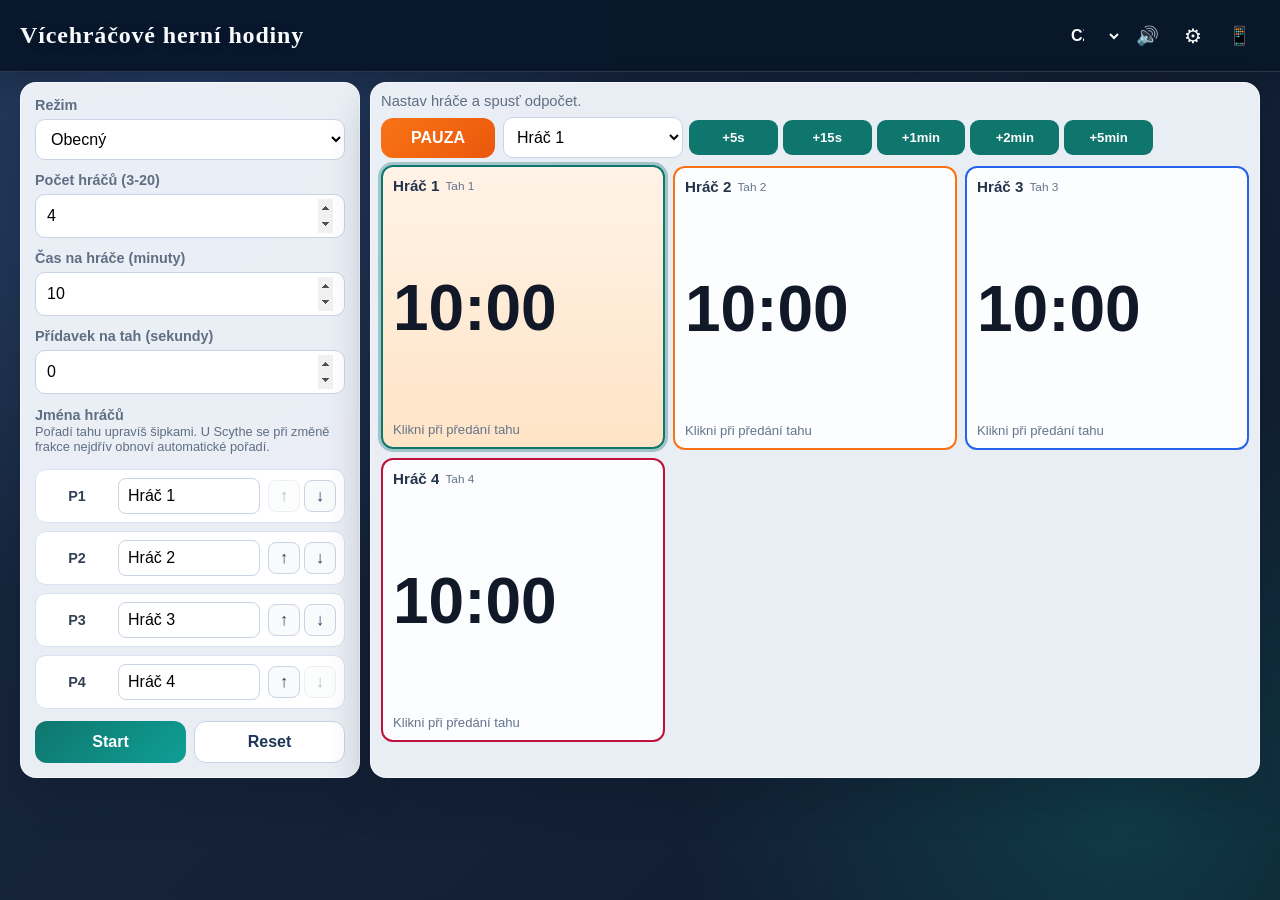
==== commit 647953d0: "Working version with mobile mode simplified menu. Addet time plus buttonst and repair play pause des" ====
--- a/index.html
+++ b/index.html
@@ -45,8 +45,21 @@
             border-radius: 12px;
         }
 
+        input[type="number"] {
+            min-height: 44px;
+        }
+
+        input[type="number"]::-webkit-inner-spin-button,
+        input[type="number"]::-webkit-outer-spin-button {
+            width: 34px;
+            height: 34px;
+            margin: 0;
+            opacity: 1;
+            cursor: pointer;
+        }
+
         .app {
-            width: min(1320px, calc(100% - 40px));
+            width: min(1680px, calc(100% - 40px));
             margin: 0 auto;
             padding: 0 0 24px;
         }
@@ -57,7 +70,7 @@
             justify-content: space-between;
             gap: 24px;
             min-height: 72px;
-            padding: 14px max(20px, calc((100vw - 1320px) / 2));
+            padding: 14px max(20px, calc((100vw - 1680px) / 2));
             margin-left: calc(50% - 50vw);
             margin-right: calc(50% - 50vw);
             background: rgba(9, 23, 43, 0.96);
@@ -181,6 +194,30 @@
 
         .settings-section {
             padding-top: 18px;
+        }
+
+        .preset-settings {
+            display: grid;
+            grid-template-columns: repeat(5, minmax(0, 1fr));
+            gap: 8px;
+            margin-top: 12px;
+        }
+
+        .preset-setting {
+            display: grid;
+            gap: 5px;
+            color: var(--muted);
+            font-size: 0.78rem;
+            font-weight: 700;
+        }
+
+        .preset-setting input {
+            width: 100%;
+            min-width: 0;
+            padding: 8px 5px;
+            border: 1px solid var(--line);
+            border-radius: 9px;
+            background: #fff;
         }
 
         .settings-section-intro,
@@ -220,6 +257,20 @@
             border-radius: 12px;
         }
 
+        .settings-reset-button {
+            width: 100%;
+            margin-top: 14px;
+            padding: 11px 14px;
+            border: 1px solid rgba(190, 18, 60, 0.25);
+            background: rgba(255, 255, 255, 0.7);
+            color: var(--danger);
+            font-weight: 750;
+        }
+
+        .settings-reset-button:hover {
+            background: rgba(190, 18, 60, 0.08);
+        }
+
         .mode-toggle {
             color: #f8fafc;
         }
@@ -274,9 +325,17 @@
         }
 
         .player-list {
-            display: flex;
-            flex-direction: column;
+            display: grid;
+            grid-template-columns: 1fr;
             gap: 8px;
+        }
+
+        .player-config {
+            min-width: 0;
+        }
+
+        .order-help {
+            grid-column: 1 / -1;
         }
 
         .player-row {
@@ -407,15 +466,20 @@
 
         .playbar {
             display: grid;
-            grid-template-columns: minmax(160px, 1fr) auto minmax(340px, auto);
+            grid-template-columns: auto minmax(0, 1fr);
             gap: 8px;
             align-items: center;
         }
 
         .status {
             margin: 0;
+            min-width: 0;
+            grid-column: 1 / -1;
+            overflow: hidden;
             color: var(--muted);
             font-size: 0.92rem;
+            text-overflow: ellipsis;
+            white-space: nowrap;
         }
 
         .btn-control {
@@ -433,9 +497,34 @@
 
         .desktop-time-tools {
             display: grid;
-            grid-template-columns: minmax(120px, 1fr) 86px auto;
+            grid-template-columns: minmax(120px, 180px) minmax(0, 1fr);
             gap: 6px;
             align-items: center;
+            width: 100%;
+            max-width: 650px;
+            justify-self: start;
+        }
+
+        .time-preset-buttons {
+            display: grid;
+            grid-template-columns: repeat(5, minmax(0, 1fr));
+            gap: 5px;
+            min-width: 0;
+        }
+
+        .time-preset-button {
+            min-width: 0;
+            padding: 10px 5px;
+            border-radius: 9px;
+            background: var(--accent);
+            color: #fff;
+            font-size: 0.82rem;
+            font-weight: 800;
+            white-space: nowrap;
+        }
+
+        .time-preset-button:hover {
+            filter: brightness(0.88);
         }
 
         .desktop-time-tools select,
@@ -448,6 +537,19 @@
             background: #fff;
         }
 
+        .time-amount-field {
+            display: flex;
+            align-items: center;
+            gap: 5px;
+            min-width: 0;
+            color: var(--muted);
+            font-weight: 700;
+        }
+
+        .time-amount-field input {
+            flex: 1;
+        }
+
         .desktop-time-tools .time-add-button {
             width: auto;
             margin: 0;
@@ -458,6 +560,14 @@
             display: none;
             color: #fff;
             background: var(--accent);
+        }
+
+        .quick-time-buttons {
+            display: none;
+        }
+
+        .mobile-inline-utilities {
+            display: none;
         }
 
         .clock-grid {
@@ -465,7 +575,7 @@
             display: grid;
             gap: 8px;
             grid-template-columns: repeat(2, minmax(0, 1fr));
-            align-content: stretch;
+            align-content: start;
         }
 
         .clock-card {
@@ -473,7 +583,9 @@
             flex-direction: column;
             justify-content: space-between;
             text-align: left;
-            min-height: 190px;
+            min-height: 180px;
+            min-width: 0;
+            aspect-ratio: 1 / 1;
             padding: 10px;
             border: 2px solid #91a4c0;
             border-radius: 12px;
@@ -584,6 +696,42 @@
             margin-bottom: 8px;
         }
 
+        .drawer-utility-row {
+            display: flex;
+            align-items: center;
+            gap: 6px;
+            margin-bottom: 12px;
+            padding-bottom: 12px;
+            border-bottom: 1px solid var(--line);
+        }
+
+        .drawer-utility-row select,
+        .drawer-utility-button {
+            min-height: 40px;
+            border: 0;
+            border-radius: 9px;
+            background: #e5edf6;
+            color: var(--text);
+        }
+
+        .drawer-utility-row select {
+            width: 64px;
+            padding: 0 8px;
+            font-weight: 800;
+        }
+
+        .drawer-utility-button {
+            display: inline-flex;
+            align-items: center;
+            justify-content: center;
+            width: 42px;
+            font-size: 1.1rem;
+        }
+
+        .drawer-utility-button:hover {
+            background: #cfdae8;
+        }
+
         .drawer-close {
             width: 38px;
             height: 38px;
@@ -609,8 +757,13 @@
 
         .time-row {
             display: grid;
-            grid-template-columns: minmax(0, 1fr) 92px;
+            grid-template-columns: 1fr;
             gap: 8px;
+        }
+
+        .menu-time-presets {
+            grid-template-columns: repeat(3, minmax(0, 1fr));
+            margin-top: 8px;
         }
 
         .time-row select,
@@ -669,9 +822,90 @@
             display: block;
         }
 
+        .mobile-running .quick-time-buttons {
+            display: grid;
+            grid-template-columns: repeat(2, minmax(0, 1fr));
+            gap: 5px;
+            min-width: 0;
+            width: 160px;
+            height: 44px;
+            order: 2;
+        }
+
+        .mobile-running .mobile-inline-utilities {
+            display: flex;
+            align-items: center;
+            gap: 5px;
+            order: 3;
+        }
+
+        .mobile-inline-utility {
+            display: none;
+            align-items: center;
+            justify-content: center;
+            width: 44px;
+            height: 44px;
+            padding: 0;
+            border: 0;
+            border-radius: 10px;
+            background: rgba(63, 78, 98, 0.92);
+            color: #fff;
+            font-size: 1rem;
+        }
+
+        select.mobile-inline-utility {
+            width: 64px;
+            padding: 0 8px;
+            font-weight: 800;
+        }
+
+        @media (min-width: 330px) {
+            .mobile-running .mobile-inline-desktop {
+                display: inline-flex;
+            }
+        }
+
+        @media (min-width: 400px) {
+            .mobile-running .mobile-inline-language {
+                display: inline-flex;
+            }
+        }
+
+        @media (min-width: 450px) {
+            .mobile-running .mobile-inline-sound {
+                display: inline-flex;
+            }
+        }
+
+        @media (min-width: 500px) {
+            .mobile-running .mobile-inline-settings {
+                display: inline-flex;
+            }
+        }
+
+        .mobile-running .quick-time-buttons .time-preset-button {
+            display: none;
+        }
+
+        .mobile-running .quick-time-buttons .time-preset-button[data-add-time-preset="1"],
+        .mobile-running .quick-time-buttons .time-preset-button[data-add-time-preset="3"] {
+            display: block;
+            height: 44px;
+            padding-top: 0;
+            padding-bottom: 0;
+        }
+
+        body.mobile-view:not(.mobile-running) .clock-card {
+            min-height: 0;
+        }
+
         .mobile-running .app {
             width: 100%;
             padding: 6px 0 0;
+        }
+
+        .mobile-running .topbar {
+            display: none;
         }
 
         .mobile-running .topbar {
@@ -702,7 +936,7 @@
         }
 
         .mobile-running .board {
-            min-height: calc(100dvh - 74px);
+            min-height: 100dvh;
             border-radius: 0;
             border-left: 0;
             border-right: 0;
@@ -710,8 +944,10 @@
         }
 
         .mobile-running .playbar {
-            grid-template-columns: 1fr 1fr 1fr;
+            display: flex;
+            align-items: center;
             gap: 5px;
+            width: 100%;
         }
 
         .mobile-running .playbar .status {
@@ -719,21 +955,32 @@
         }
 
         .mobile-running .btn-control,
-        .mobile-running .btn-menu,
-        .mobile-running .quick-add-button {
+        .mobile-running .btn-menu {
             min-width: 0;
-            width: 100%;
-            padding: 10px 4px;
+            width: 44px;
+            height: 44px;
+            padding: 0;
             border-radius: 10px;
-            font-size: 0.9rem;
+            font-size: 1.05rem;
+        }
+
+        .mobile-running .btn-control {
+            order: 1;
+        }
+
+        .mobile-running .btn-menu {
+            order: 4;
+            margin-left: auto;
         }
 
         .mobile-running .clock-grid {
             gap: 5px;
+            align-content: stretch;
         }
 
         .mobile-running .clock-card {
-            min-height: clamp(105px, calc((100dvh - 132px) / var(--clock-rows, 2)), 240px);
+            min-height: clamp(105px, calc((100dvh - 68px) / var(--clock-rows, 2)), 240px);
+            aspect-ratio: auto;
             padding: 7px;
             border-radius: 10px;
         }
@@ -847,15 +1094,92 @@
             }
 
             .playbar {
-                grid-template-columns: 1fr auto;
+                grid-template-columns: auto minmax(0, 1fr);
             }
 
             .desktop-time-tools {
-                grid-column: 1 / -1;
+                grid-column: 2;
             }
 
             .board {
                 min-height: 62vh;
+            }
+        }
+
+        @media (min-width: 1025px) {
+            body.setup-two-columns:not(.mobile-view) .layout {
+                grid-template-columns: minmax(650px, 42vw) minmax(0, 1fr);
+            }
+
+            body.setup-two-columns:not(.mobile-view) .player-list {
+                grid-template-columns: repeat(2, minmax(280px, 1fr));
+            }
+
+            body.setup-two-columns:not(.mobile-view) .playbar {
+                grid-template-columns: auto minmax(0, 1fr);
+            }
+
+            body.setup-two-columns:not(.mobile-view) .desktop-time-tools {
+                grid-column: 2;
+                max-width: 650px;
+            }
+        }
+
+        @media (min-width: 1600px) {
+            body.setup-two-columns:not(.mobile-view) .app {
+                width: calc(100% - 32px);
+                max-width: none;
+            }
+
+            body.setup-two-columns:not(.mobile-view) .topbar {
+                padding-left: 24px;
+                padding-right: 24px;
+            }
+
+            body.setup-two-columns:not(.mobile-view) .layout {
+                grid-template-columns: minmax(650px, 38vw) minmax(0, 1fr);
+                height: calc(100dvh - 92px);
+                min-height: 760px;
+            }
+
+            body.setup-two-columns:not(.mobile-view) .setup,
+            body.setup-two-columns:not(.mobile-view) .board {
+                min-height: 0;
+                height: 100%;
+            }
+
+            body.setup-two-columns:not(.mobile-view) .setup {
+                overflow: auto;
+            }
+
+            body.setup-two-columns:not(.mobile-view) .player-list {
+                grid-template-columns: repeat(2, minmax(280px, 1fr));
+            }
+
+            body.setup-two-columns:not(.mobile-view) .clock-grid {
+                min-height: 0;
+            }
+
+            body.setup-two-columns:not(.mobile-view) .clock-card {
+                min-height: 0;
+            }
+
+            .many-clocks .clock-card {
+                padding: 8px;
+            }
+
+            .many-clocks .card-hint {
+                display: none;
+            }
+        }
+
+        @media (min-width: 2400px) {
+            body.setup-two-columns:not(.mobile-view) .layout {
+                grid-template-columns: minmax(900px, 40vw) minmax(0, 1fr);
+            }
+
+            body.setup-two-columns:not(.mobile-view) .player-list {
+                grid-template-columns: repeat(2, minmax(280px, 1fr));
             }
         }
 
@@ -885,6 +1209,10 @@
 
             .language-select {
                 flex-basis: 64px;
+            }
+
+            .preset-settings {
+                grid-template-columns: repeat(2, minmax(0, 1fr));
             }
 
             .panel {
@@ -940,7 +1268,19 @@
                             <label class="sound-option"><span>Vypršení času</span><input type="checkbox" data-sound-setting="timeout" checked></label>
                         </div>
                     </section>
+                    <section class="settings-section" aria-labelledby="timePresetSettingsTitle">
+                        <h3 id="timePresetSettingsTitle">Předvolby přidání času</h3>
+                        <p class="settings-section-intro">Hodnoty jsou v sekundách. Druhá a čtvrtá předvolba se používají v úzkém mobilním režimu.</p>
+                        <div class="preset-settings">
+                            <label class="preset-setting"><span>1.</span><input type="number" min="1" step="1" value="5" data-time-preset="0"></label>
+                            <label class="preset-setting"><span>2.</span><input type="number" min="1" step="1" value="15" data-time-preset="1"></label>
+                            <label class="preset-setting"><span>3.</span><input type="number" min="1" step="1" value="60" data-time-preset="2"></label>
+                            <label class="preset-setting"><span>4.</span><input type="number" min="1" step="1" value="120" data-time-preset="3"></label>
+                            <label class="preset-setting"><span>5.</span><input type="number" min="1" step="1" value="300" data-time-preset="4"></label>
+                        </div>
+                    </section>
                     <p class="future-settings">Přizpůsobení barev připravujeme pro některou z dalších verzí.</p>
+                    <button id="restoreDefaultsButton" class="settings-reset-button" type="button">Obnovit výchozí nastavení</button>
                 </div>
             </dialog>
 
@@ -966,7 +1306,7 @@
                         <input id="incrementSeconds" type="number" min="0" value="0">
                     </div>
 
-                    <div>
+                    <div class="player-config">
                         <span style="font-size:0.9rem;color:#5f6e83;font-weight:600;">Jména hráčů</span>
                         <div id="playerList" class="player-list"></div>
                     </div>
@@ -983,11 +1323,20 @@
                         <button id="pauseButton" class="btn btn-control" type="button" disabled>PAUZA</button>
                         <div class="desktop-time-tools" aria-label="Jednorázové přidání času">
                             <select id="desktopTimePlayerSelect" aria-label="Hráč, kterému se přidá čas"></select>
-                            <input id="desktopTimeAmount" type="number" min="1" step="1" value="15" aria-label="Počet sekund">
-                            <button id="desktopAddTimeButton" class="btn time-add-button" type="button">Přidat sekundy</button>
+                            <div id="desktopTimePresets" class="time-preset-buttons"></div>
                         </div>
                         <button id="menuButton" class="btn btn-menu" type="button">MENU</button>
-                        <button id="quickAddButton" class="btn quick-add-button" type="button">Přidat 15 sekund</button>
+                        <div id="quickTimePresets" class="quick-time-buttons"></div>
+                        <div class="mobile-inline-utilities" aria-label="Rychlé nastavení aplikace">
+                            <select id="mobileInlineLanguage" class="mobile-inline-utility mobile-inline-language" aria-label="Jazyk rozhraní" title="Vybrat jazyk">
+                                <option value="cs">CZ</option>
+                                <option value="en">EN</option>
+                                <option value="de">DE</option>
+                            </select>
+                            <button id="mobileInlineSound" class="mobile-inline-utility mobile-inline-sound" type="button" aria-label="Vypnout zvuk" title="Zvuk"><span id="mobileInlineSoundIcon" aria-hidden="true">🔊</span></button>
+                            <button id="mobileInlineSettings" class="mobile-inline-utility mobile-inline-settings" type="button" aria-label="Otevřít pokročilé nastavení" title="Nastavení">⚙</button>
+                            <button id="mobileInlineDesktop" class="mobile-inline-utility mobile-inline-desktop" type="button" aria-label="Přepnout na desktopové zobrazení" title="Desktopové zobrazení">🖥️</button>
+                        </div>
                     </div>
 
                     <div id="clockGrid" class="clock-grid"></div>
@@ -1001,13 +1350,22 @@
                     <h2 style="margin:0;font-size:1.12rem;">Menu</h2>
                     <button id="closeDrawer" class="drawer-close" type="button" aria-label="Zavřít menu">×</button>
                 </div>
+                <div class="drawer-utility-row" aria-label="Rychlé nastavení aplikace">
+                    <select id="drawerLanguageSelect" aria-label="Jazyk rozhraní" title="Vybrat jazyk">
+                        <option value="cs">CZ</option>
+                        <option value="en">EN</option>
+                        <option value="de">DE</option>
+                    </select>
+                    <button id="drawerSoundToggle" class="drawer-utility-button" type="button" aria-label="Vypnout zvuk" title="Zvuk"><span id="drawerSoundIcon" aria-hidden="true">🔊</span></button>
+                    <button id="drawerSettingsToggle" class="drawer-utility-button" type="button" aria-label="Otevřít pokročilé nastavení" title="Nastavení">⚙</button>
+                    <button id="drawerDesktopToggle" class="drawer-utility-button" type="button" aria-label="Přepnout na desktopové zobrazení" title="Desktopové zobrazení">🖥️</button>
+                </div>
                 <section class="time-tools" aria-labelledby="timeToolsTitle">
                     <h3 id="timeToolsTitle">Jednorázově přidat čas</h3>
                     <div class="time-row">
                         <select id="timePlayerSelect" aria-label="Hráč, kterému se přidá čas"></select>
-                        <input id="timeAmount" type="number" min="1" step="1" value="15" aria-label="Počet sekund">
                     </div>
-                    <button id="addTimeButton" class="btn time-add-button" type="button">Přidat sekundy</button>
+                    <div id="menuTimePresets" class="time-preset-buttons menu-time-presets"></div>
                     <p id="timeFeedback" class="time-feedback" aria-live="polite"></p>
                 </section>
                 <section class="drawer-setup-section">
@@ -1061,7 +1419,8 @@
             paused: true,
             mobileView: false,
             menuOpen: false,
-            quickAddSeconds: 15,
+            resumeAfterMenuClose: false,
+            timePresets: [5, 15, 60, 120, 300],
             quickAddTargetId: null,
             selectingFirstPlayer: false,
             soundEnabled: true,
@@ -1092,26 +1451,36 @@
             resetButton: document.getElementById("resetButton"),
             pauseButton: document.getElementById("pauseButton"),
             menuButton: document.getElementById("menuButton"),
-            quickAddButton: document.getElementById("quickAddButton"),
+            quickTimePresets: document.getElementById("quickTimePresets"),
             desktopTimePlayerSelect: document.getElementById("desktopTimePlayerSelect"),
-            desktopTimeAmount: document.getElementById("desktopTimeAmount"),
-            desktopAddTimeButton: document.getElementById("desktopAddTimeButton"),
+            desktopTimePresets: document.getElementById("desktopTimePresets"),
             closeDrawer: document.getElementById("closeDrawer"),
             drawer: document.getElementById("drawer"),
             drawerSetupHost: document.getElementById("drawerSetupHost"),
             timePlayerSelect: document.getElementById("timePlayerSelect"),
-            timeAmount: document.getElementById("timeAmount"),
-            addTimeButton: document.getElementById("addTimeButton"),
+            menuTimePresets: document.getElementById("menuTimePresets"),
             timeFeedback: document.getElementById("timeFeedback"),
             modeToggle: document.getElementById("modeToggle"),
             modeIcon: document.getElementById("modeIcon"),
             languageSelect: document.getElementById("languageSelect"),
+            drawerLanguageSelect: document.getElementById("drawerLanguageSelect"),
+            mobileInlineLanguage: document.getElementById("mobileInlineLanguage"),
             soundToggle: document.getElementById("soundToggle"),
             soundIcon: document.getElementById("soundIcon"),
+            drawerSoundToggle: document.getElementById("drawerSoundToggle"),
+            drawerSoundIcon: document.getElementById("drawerSoundIcon"),
+            mobileInlineSound: document.getElementById("mobileInlineSound"),
+            mobileInlineSoundIcon: document.getElementById("mobileInlineSoundIcon"),
             settingsToggle: document.getElementById("settingsToggle"),
+            drawerSettingsToggle: document.getElementById("drawerSettingsToggle"),
+            drawerDesktopToggle: document.getElementById("drawerDesktopToggle"),
+            mobileInlineSettings: document.getElementById("mobileInlineSettings"),
+            mobileInlineDesktop: document.getElementById("mobileInlineDesktop"),
             settingsDialog: document.getElementById("settingsDialog"),
             settingsClose: document.getElementById("settingsClose"),
+            restoreDefaultsButton: document.getElementById("restoreDefaultsButton"),
             soundSettingInputs: document.querySelectorAll("[data-sound-setting]"),
+            timePresetInputs: document.querySelectorAll("[data-time-preset]"),
             statusText: document.getElementById("statusText"),
             clockGrid: document.getElementById("clockGrid")
         };
@@ -1233,6 +1602,12 @@
             ui.soundToggle.setAttribute("aria-label", soundAction);
             ui.soundToggle.title = soundAction;
             ui.soundIcon.textContent = state.soundEnabled ? "🔊" : "🔇";
+            ui.drawerSoundToggle.setAttribute("aria-label", soundAction);
+            ui.drawerSoundToggle.title = soundAction;
+            ui.drawerSoundIcon.textContent = state.soundEnabled ? "🔊" : "🔇";
+            ui.mobileInlineSound.setAttribute("aria-label", soundAction);
+            ui.mobileInlineSound.title = soundAction;
+            ui.mobileInlineSoundIcon.textContent = state.soundEnabled ? "🔊" : "🔇";
             ui.soundSettingInputs.forEach((input) => {
                 input.checked = state.soundSettings[input.dataset.soundSetting] !== false;
                 input.disabled = !state.soundEnabled;
@@ -1360,7 +1735,8 @@
                 paused: state.paused,
                 mobileView: state.mobileView,
                 menuOpen: state.menuOpen,
-                quickAddSeconds: state.quickAddSeconds,
+                resumeAfterMenuClose: state.resumeAfterMenuClose,
+                timePresets: state.timePresets,
                 quickAddTargetId: state.quickAddTargetId,
                 selectingFirstPlayer: state.selectingFirstPlayer,
                 soundEnabled: state.soundEnabled,
@@ -1388,7 +1764,11 @@
                 state.paused = Boolean(parsed.paused);
                 state.mobileView = Boolean(parsed.mobileView);
                 state.menuOpen = Boolean(parsed.menuOpen);
-                state.quickAddSeconds = Math.max(1, Math.floor(Number(parsed.quickAddSeconds) || 15));
+                state.resumeAfterMenuClose = Boolean(parsed.resumeAfterMenuClose);
+                const savedTimePresets = Array.isArray(parsed.timePresets) ? parsed.timePresets : [5, 15, 60, 120, 300];
+                state.timePresets = [5, 15, 60, 120, 300].map((fallback, index) =>
+                    Math.max(1, Math.floor(Number(savedTimePresets[index]) || fallback))
+                );
                 state.quickAddTargetId = typeof parsed.quickAddTargetId === "string" ? parsed.quickAddTargetId : null;
                 state.selectingFirstPlayer = Boolean(parsed.selectingFirstPlayer) && !state.running;
                 state.soundEnabled = parsed.soundEnabled !== false;
@@ -1503,13 +1883,63 @@
             if (mobileRunning) {
                 const columns = count <= 4 ? 2 : count <= 9 ? 3 : 4;
                 ui.clockGrid.style.gridTemplateColumns = "repeat(" + columns + ", minmax(0, 1fr))";
+                ui.clockGrid.style.removeProperty("grid-template-rows");
                 ui.clockGrid.style.setProperty("--clock-rows", String(Math.ceil(count / columns)));
                 return;
             }
 
-            const columns = count === 3 ? 3 : Math.min(5, Math.ceil(Math.sqrt(count)));
-            ui.clockGrid.style.gridTemplateColumns = "repeat(" + columns + ", minmax(0, 1fr))";
-            ui.clockGrid.style.removeProperty("--clock-rows");
+            if (state.mobileView) {
+                const columns = 2;
+                ui.clockGrid.style.gridTemplateColumns = "repeat(" + columns + ", minmax(0, 1fr))";
+                ui.clockGrid.style.removeProperty("grid-template-rows");
+                ui.clockGrid.style.setProperty("--clock-rows", String(Math.ceil(count / columns)));
+                return;
+            }
+
+            const availableWidth = ui.clockGrid.clientWidth || Math.floor(window.innerWidth * 0.7);
+            const availableHeight = Math.max(420, window.innerHeight - 180);
+            const minimumColumns = count === 3 ? 3 : 2;
+            const maximumColumns = Math.min(count, 8);
+            let columns = Math.min(maximumColumns, Math.max(minimumColumns, Math.ceil(Math.sqrt(count))));
+            let largestFittingTile = 0;
+
+            for (let candidate = minimumColumns; candidate <= maximumColumns; candidate += 1) {
+                const rows = Math.ceil(count / candidate);
+                const tileWidth = (availableWidth - (candidate - 1) * 8) / candidate;
+                const totalHeight = rows * tileWidth + (rows - 1) * 8;
+                if (tileWidth >= 180 && totalHeight <= availableHeight && tileWidth > largestFittingTile) {
+                    columns = candidate;
+                    largestFittingTile = tileWidth;
+                }
+            }
+
+            if (!largestFittingTile) {
+                columns = Math.max(minimumColumns, Math.min(maximumColumns, Math.floor((availableWidth + 8) / 188)));
+            }
+
+            ui.clockGrid.style.gridTemplateColumns = "repeat(" + columns + ", minmax(180px, 1fr))";
+            ui.clockGrid.style.removeProperty("grid-template-rows");
+            ui.clockGrid.style.setProperty("--clock-rows", String(Math.ceil(count / columns)));
+        }
+
+        let responsiveLayoutFrame = null;
+
+        function scheduleResponsiveFormatting() {
+            if (responsiveLayoutFrame) {
+                cancelAnimationFrame(responsiveLayoutFrame);
+            }
+            responsiveLayoutFrame = requestAnimationFrame(() => {
+                responsiveLayoutFrame = null;
+                document.body.classList.remove("setup-two-columns");
+
+                if (!state.mobileView && window.innerWidth >= 1500) {
+                    void ui.setupPanel.offsetHeight;
+                    const availableHeight = window.innerHeight - ui.setupPanel.getBoundingClientRect().top - 16;
+                    document.body.classList.toggle("setup-two-columns", ui.setupPanel.scrollHeight > availableHeight);
+                }
+
+                updateGridColumns();
+            });
         }
 
         function remainingPlayers() {
@@ -1538,7 +1968,7 @@
             if (state.selectingFirstPlayer && !state.running) {
                 ui.statusText.textContent = "Vyber hr\u00e1\u010de, kter\u00fd za\u010d\u00edn\u00e1 \u2014 klikni na jeho dla\u017edici.";
                 ui.pauseButton.disabled = true;
-                ui.pauseButton.textContent = "PAUZA";
+                setPauseButtonText("PAUZA");
                 persistState();
                 return;
             }
@@ -1546,7 +1976,7 @@
             if (!state.running) {
                 ui.statusText.textContent = "Nastav hráče a spusť odpočet.";
                 ui.pauseButton.disabled = true;
-                ui.pauseButton.textContent = "PAUZA";
+                setPauseButtonText("PAUZA");
                 persistState();
                 return;
             }
@@ -1561,11 +1991,18 @@
             }
 
             ui.pauseButton.disabled = false;
-            ui.pauseButton.textContent = state.paused ? "POKRAČOVAT" : "PAUZA";
+            setPauseButtonText(state.paused ? "POKRAČOVAT" : "PAUZA");
             ui.statusText.textContent = state.paused
                 ? "Pozastaveno. Na tahu: " + active.name
                 : "Na tahu: " + active.name + " (klikni na jeho dlaždici)";
             persistState();
+        }
+
+        function setPauseButtonText(text) {
+            const useIcon = state.mobileView && state.running;
+            ui.pauseButton.textContent = useIcon ? (state.paused ? "▶" : "⏸") : text;
+            ui.pauseButton.setAttribute("aria-label", state.paused ? "Pokračovat" : "Pozastavit");
+            ui.pauseButton.title = useIcon ? (state.paused ? "Pokračovat" : "Pozastavit") : "";
         }
 
         function stopTimer() {
@@ -1684,7 +2121,12 @@
             const modeAction = state.mobileView ? "Desktopové zobrazení" : "Mobilní zobrazení";
             ui.modeToggle.setAttribute("aria-label", "Přepnout na " + modeAction.toLowerCase());
             ui.modeToggle.title = modeAction;
-            ui.menuButton.textContent = state.menuOpen ? "ZAVŘÍT" : "MENU";
+            ui.drawerLanguageSelect.value = ui.languageSelect.value;
+            ui.mobileInlineLanguage.value = ui.languageSelect.value;
+            const compactMobileControls = state.mobileView && state.running;
+            ui.menuButton.textContent = compactMobileControls ? "☰" : (state.menuOpen ? "ZAVŘÍT" : "MENU");
+            ui.menuButton.setAttribute("aria-label", state.menuOpen ? "Zavřít menu" : "Otevřít menu");
+            ui.menuButton.title = state.menuOpen ? "Zavřít menu" : "Menu";
             syncPlayerLimit();
             syncTimeControls();
             syncSoundControl();
@@ -1704,6 +2146,7 @@
 
             renderClocks();
             syncStatus();
+            scheduleResponsiveFormatting();
         }
 
         function openDrawer() {
@@ -1726,10 +2169,12 @@
 
         function closeMenuAndResume() {
             state.menuOpen = false;
+            const shouldResume = state.resumeAfterMenuClose;
+            state.resumeAfterMenuClose = false;
             if (state.running && remainingPlayers() > 1) {
-                state.paused = false;
-                state.lastTickAt = Date.now();
-                if (!state.timerId) {
+                state.paused = !shouldResume;
+                state.lastTickAt = shouldResume ? Date.now() : null;
+                if (shouldResume && !state.timerId) {
                     startTimer();
                 }
             }
@@ -1782,9 +2227,10 @@
 
         function timeTargetOptions() {
             const activePlayer = state.players[state.activeIndex];
-            const automaticLabel = activePlayer ? "Aktivní: " + activePlayer.name : "Aktivní hráč";
-            return "<option value=\"\">" + automaticLabel + " (automaticky)</option>"
+            const activePlayerName = activePlayer ? activePlayer.name : "Hráč";
+            return "<option value=\"\">" + activePlayerName + "</option>"
                 + state.players
+                    .filter((player) => player.id !== activePlayer?.id || player.id === state.quickAddTargetId)
                     .map((player) => "<option value=\"" + player.id + "\">" + player.name + "</option>")
                     .join("");
         }
@@ -1799,29 +2245,45 @@
                 select.innerHTML = options;
                 select.value = targetValue;
             });
-            [ui.timeAmount, ui.desktopTimeAmount].forEach((input) => {
-                input.value = String(state.quickAddSeconds);
-            });
-            ui.quickAddButton.textContent = "Přidat " + state.quickAddSeconds + " sekund";
+            ui.timePresetInputs.forEach((input) => {
+                input.value = String(state.timePresets[Number(input.dataset.timePreset)]);
+            });
+            const presetButtons = state.timePresets
+                .map((seconds, index) => "<button class=\"time-preset-button\" type=\"button\" data-add-time-preset=\""
+                    + index + "\" aria-label=\"Přidat " + formatPresetTime(seconds).slice(1)
+                    + " aktuálnímu hráči\" title=\"Přidat čas aktuálnímu hráči\">"
+                    + formatPresetTime(seconds) + "</button>")
+                .join("");
+            ui.desktopTimePresets.innerHTML = presetButtons;
+            ui.menuTimePresets.innerHTML = presetButtons;
+            ui.quickTimePresets.innerHTML = presetButtons;
             if (clearFeedback) {
                 ui.timeFeedback.textContent = "";
             }
         }
 
+        function formatPresetTime(seconds) {
+            if (seconds < 60) {
+                return "+" + seconds + "s";
+            }
+            if (seconds % 60 === 0) {
+                return "+" + (seconds / 60) + "min";
+            }
+            return "+" + Math.floor(seconds / 60) + "m " + (seconds % 60) + "s";
+        }
+
         function populateTimeMenu() {
             syncTimeControls(true);
         }
 
-        function updateTimeConfiguration(targetId, seconds) {
+        function updateTimeTarget(targetId) {
             state.quickAddTargetId = state.players.some((player) => player.id === targetId) ? targetId : null;
-            state.quickAddSeconds = Math.max(1, Math.floor(Number(seconds) || 15));
             syncTimeControls();
             persistState();
         }
 
-        function addConfiguredTime(feedbackElement = null) {
+        function addConfiguredTime(seconds, feedbackElement = null) {
             const player = getQuickAddPlayer();
-            const seconds = state.quickAddSeconds;
             if (!player) {
                 return;
             }
@@ -1835,14 +2297,17 @@
             syncStatus();
         }
 
-        function addTimeFromMenu() {
-            updateTimeConfiguration(ui.timePlayerSelect.value, ui.timeAmount.value);
-            addConfiguredTime(ui.timeFeedback);
-        }
-
-        function addTimeFromDesktop() {
-            updateTimeConfiguration(ui.desktopTimePlayerSelect.value, ui.desktopTimeAmount.value);
-            addConfiguredTime();
+        function addTimeFromPreset(container, presetIndex) {
+            if (container === ui.menuTimePresets) {
+                state.quickAddTargetId = state.players.some((player) => player.id === ui.timePlayerSelect.value)
+                    ? ui.timePlayerSelect.value : null;
+            } else if (container === ui.desktopTimePresets) {
+                state.quickAddTargetId = state.players.some((player) => player.id === ui.desktopTimePlayerSelect.value)
+                    ? ui.desktopTimePlayerSelect.value : null;
+            }
+            const seconds = state.timePresets[presetIndex];
+            addConfiguredTime(seconds, container === ui.menuTimePresets ? ui.timeFeedback : null);
+            persistState();
         }
 
         function startGame(startIndex = 0) {
@@ -1860,6 +2325,7 @@
             state.selectingFirstPlayer = false;
             state.lastTickAt = null;
             state.menuOpen = false;
+            state.resumeAfterMenuClose = false;
 
             startTimer();
             playStartSound();
@@ -1875,6 +2341,7 @@
             state.paused = true;
             state.selectingFirstPlayer = false;
             state.menuOpen = false;
+            state.resumeAfterMenuClose = false;
             state.quickAddTargetId = null;
             state.lastTickAt = null;
             state.players.forEach((player) => {
@@ -1884,6 +2351,51 @@
             renderPlayerInputs();
             syncLayout();
             persistState();
+        }
+
+        function restoreDefaultSettings() {
+            if (!window.confirm("Obnovit všechna výchozí nastavení včetně jmen hráčů?")) {
+                return;
+            }
+
+            stopTimer();
+            localStorage.removeItem(STORAGE_KEY);
+            state.gameMode = "generic";
+            state.playerCount = 4;
+            state.startMinutes = 10;
+            state.incrementSeconds = 0;
+            state.activeIndex = 0;
+            state.running = false;
+            state.paused = true;
+            state.mobileView = false;
+            state.menuOpen = false;
+            state.resumeAfterMenuClose = false;
+            state.timePresets = [5, 15, 60, 120, 300];
+            state.quickAddTargetId = null;
+            state.selectingFirstPlayer = false;
+            state.soundEnabled = true;
+            state.soundSettings = {
+                ticking: false,
+                start: true,
+                move: true,
+                warning: true,
+                countdown: true,
+                timeout: true
+            };
+            state.lastTickAt = null;
+            state.players = Array.from({ length: state.playerCount }, (_, index) => createPlayer(index));
+
+            ui.gameMode.value = state.gameMode;
+            ui.playerCount.value = String(state.playerCount);
+            ui.startMinutes.value = String(state.startMinutes);
+            ui.incrementSeconds.value = String(state.incrementSeconds);
+            ui.languageSelect.value = "cs";
+            ui.settingsDialog.close();
+
+            renderPlayerInputs();
+            syncLayout();
+            persistState();
+            scheduleResponsiveFormatting();
         }
 
         function bindEvents() {
@@ -1900,9 +2412,9 @@
                 readSetupFromInputs();
                 rebuildPlayers();
                 renderPlayerInputs();
-                renderClocks();
-                syncTimeControls();
+                syncLayout();
                 persistState();
+                scheduleResponsiveFormatting();
             });
 
             ui.startMinutes.addEventListener("change", () => {
@@ -1970,11 +2482,36 @@
                 }
                 persistState();
             });
+            ui.drawerSoundToggle.addEventListener("click", () => {
+                state.soundEnabled = !state.soundEnabled;
+                syncSoundControl();
+                if (state.soundEnabled) {
+                    playTone(620, 0.08, { type: "triangle", volume: 0.035 });
+                }
+                persistState();
+            });
+            ui.mobileInlineSound.addEventListener("click", () => {
+                state.soundEnabled = !state.soundEnabled;
+                syncSoundControl();
+                if (state.soundEnabled) {
+                    playTone(620, 0.08, { type: "triangle", volume: 0.035 });
+                }
+                persistState();
+            });
             ui.settingsToggle.addEventListener("click", () => {
                 syncSoundControl();
                 ui.settingsDialog.showModal();
             });
+            ui.drawerSettingsToggle.addEventListener("click", () => {
+                syncSoundControl();
+                ui.settingsDialog.showModal();
+            });
+            ui.mobileInlineSettings.addEventListener("click", () => {
+                syncSoundControl();
+                ui.settingsDialog.showModal();
+            });
             ui.settingsClose.addEventListener("click", () => ui.settingsDialog.close());
+            ui.restoreDefaultsButton.addEventListener("click", restoreDefaultSettings);
             ui.settingsDialog.addEventListener("click", (event) => {
                 if (event.target === ui.settingsDialog) {
                     ui.settingsDialog.close();
@@ -2002,9 +2539,12 @@
 
             ui.menuButton.addEventListener("click", () => {
                 const opening = !state.menuOpen;
-                if (opening && state.running) {
-                    state.paused = true;
-                    state.lastTickAt = null;
+                if (opening) {
+                    state.resumeAfterMenuClose = state.running && !state.paused;
+                    if (state.running) {
+                        state.paused = true;
+                        state.lastTickAt = null;
+                    }
                     state.menuOpen = true;
                     syncLayout();
                     persistState();
@@ -2013,21 +2553,30 @@
                 closeMenuAndResume();
             });
 
-            ui.addTimeButton.addEventListener("click", addTimeFromMenu);
-            ui.desktopAddTimeButton.addEventListener("click", addTimeFromDesktop);
-            ui.quickAddButton.addEventListener("click", () => addConfiguredTime());
+            [ui.menuTimePresets, ui.desktopTimePresets, ui.quickTimePresets].forEach((container) => {
+                container.addEventListener("click", (event) => {
+                    const button = event.target.closest("[data-add-time-preset]");
+                    if (!(button instanceof HTMLButtonElement)) {
+                        return;
+                    }
+                    addTimeFromPreset(container, Number(button.dataset.addTimePreset));
+                });
+            });
 
             ui.timePlayerSelect.addEventListener("change", () => {
-                updateTimeConfiguration(ui.timePlayerSelect.value, ui.timeAmount.value);
-            });
-            ui.timeAmount.addEventListener("change", () => {
-                updateTimeConfiguration(ui.timePlayerSelect.value, ui.timeAmount.value);
+                updateTimeTarget(ui.timePlayerSelect.value);
             });
             ui.desktopTimePlayerSelect.addEventListener("change", () => {
-                updateTimeConfiguration(ui.desktopTimePlayerSelect.value, ui.desktopTimeAmount.value);
-            });
-            ui.desktopTimeAmount.addEventListener("change", () => {
-                updateTimeConfiguration(ui.desktopTimePlayerSelect.value, ui.desktopTimeAmount.value);
+                updateTimeTarget(ui.desktopTimePlayerSelect.value);
+            });
+
+            ui.timePresetInputs.forEach((input) => {
+                input.addEventListener("change", () => {
+                    const index = Number(input.dataset.timePreset);
+                    state.timePresets[index] = Math.max(1, Math.floor(Number(input.value) || [5, 15, 60, 120, 300][index]));
+                    syncTimeControls();
+                    persistState();
+                });
             });
 
             ui.closeDrawer.addEventListener("click", () => {
@@ -2042,12 +2591,35 @@
 
             ui.modeToggle.addEventListener("click", () => {
                 state.mobileView = !state.mobileView;
-                if (!state.mobileView) {
-                    state.menuOpen = false;
+                if (!state.mobileView && state.menuOpen) {
+                    closeMenuAndResume();
+                    return;
                 }
                 syncLayout();
                 persistState();
             });
+            ui.drawerDesktopToggle.addEventListener("click", () => {
+                state.mobileView = false;
+                closeMenuAndResume();
+            });
+            ui.mobileInlineDesktop.addEventListener("click", () => {
+                state.mobileView = false;
+                syncLayout();
+                persistState();
+            });
+            ui.languageSelect.addEventListener("change", () => {
+                ui.drawerLanguageSelect.value = ui.languageSelect.value;
+                ui.mobileInlineLanguage.value = ui.languageSelect.value;
+            });
+            ui.drawerLanguageSelect.addEventListener("change", () => {
+                ui.languageSelect.value = ui.drawerLanguageSelect.value;
+                ui.mobileInlineLanguage.value = ui.drawerLanguageSelect.value;
+            });
+            ui.mobileInlineLanguage.addEventListener("change", () => {
+                ui.languageSelect.value = ui.mobileInlineLanguage.value;
+                ui.drawerLanguageSelect.value = ui.mobileInlineLanguage.value;
+            });
+            window.addEventListener("resize", scheduleResponsiveFormatting);
         }
 
         function init() {
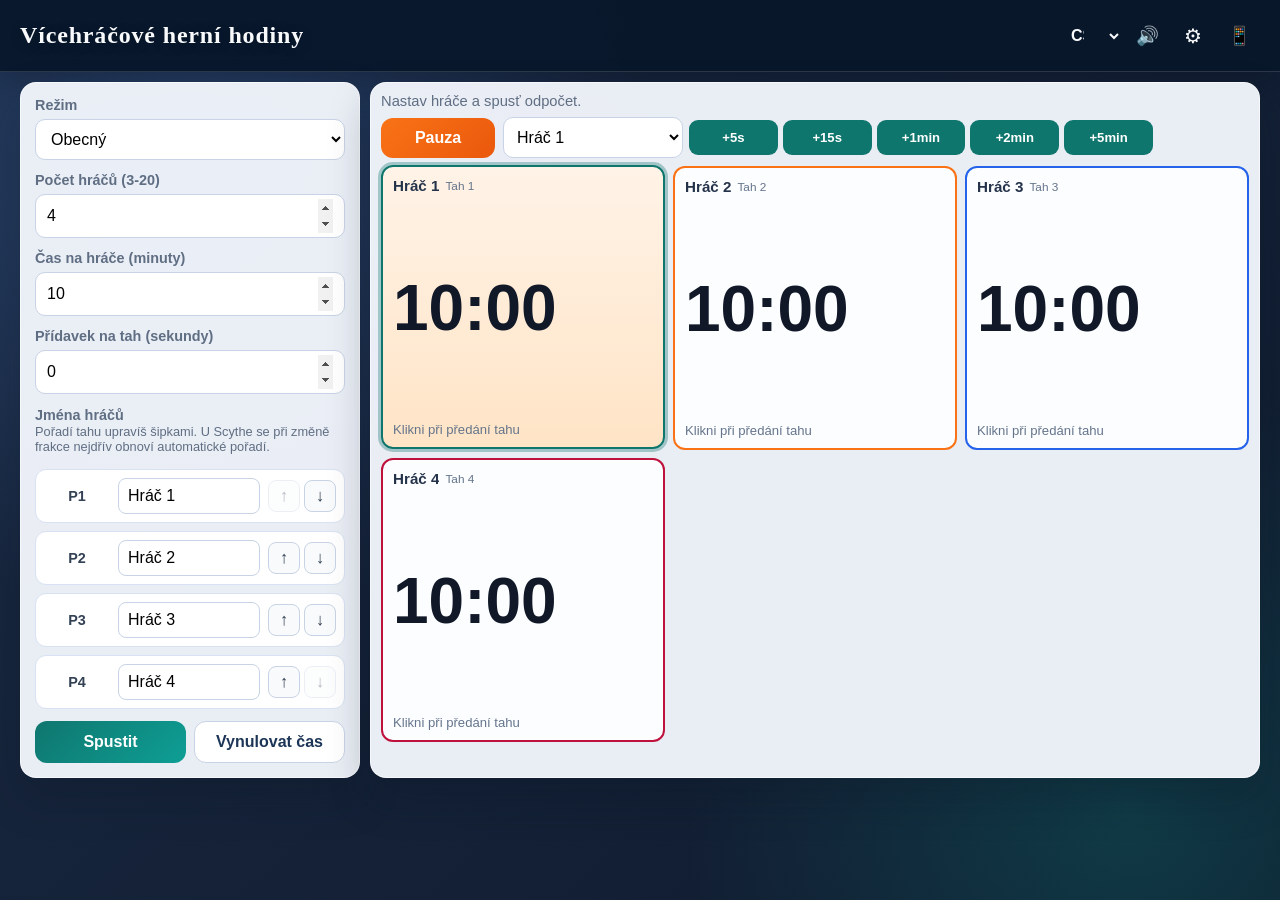
==== commit 5b3a5565: "language 1.0" ====
--- a/index.html
+++ b/index.html
@@ -621,7 +621,7 @@
         }
 
         .clock-card.selecting-start .card-hint::after {
-            content: "Klikni: tento hr\00e1\010d za\010d\00edn\00e1";
+            content: attr(data-start-hint);
             font-size: 0.82rem;
         }
 
@@ -1231,7 +1231,7 @@
     <div id="appRoot" class="app-root">
         <div class="app">
             <header class="topbar">
-                <h1>Vícehráčové herní hodiny</h1>
+                <h1 data-i18n="app.title">Vícehráčové herní hodiny</h1>
                 <div class="topbar-actions">
                     <select id="languageSelect" class="language-select" aria-label="Jazyk rozhraní" title="Vybrat jazyk (funkce bude doplněna)">
                         <option value="cs">CZ</option>
@@ -1253,24 +1253,24 @@
             <dialog id="settingsDialog" class="settings-dialog" aria-labelledby="settingsTitle">
                 <div class="settings-card">
                     <div class="settings-head">
-                        <h2 id="settingsTitle">Pokročilé nastavení</h2>
-                        <button id="settingsClose" class="settings-close" type="button" aria-label="Zavřít nastavení">×</button>
+                        <h2 id="settingsTitle" data-i18n="settings.title">Pokročilé nastavení</h2>
+                        <button id="settingsClose" class="settings-close" type="button" aria-label="Zavřít nastavení" data-i18n-aria="accessibility.closeSettings">×</button>
                     </div>
                     <section class="settings-section" aria-labelledby="soundSettingsTitle">
-                        <h3 id="soundSettingsTitle">Nastavení zvuku</h3>
-                        <p class="settings-section-intro">Vyber, které zvukové události mají být během hry slyšet.</p>
+                        <h3 id="soundSettingsTitle" data-i18n="settings.soundTitle">Nastavení zvuku</h3>
+                        <p class="settings-section-intro" data-i18n="settings.soundDescription">Vyber, které zvukové události mají být během hry slyšet.</p>
                         <div class="sound-options">
-                            <label class="sound-option"><span>Tikání běžících hodin</span><input type="checkbox" data-sound-setting="ticking"></label>
-                            <label class="sound-option"><span>Začátek hry</span><input type="checkbox" data-sound-setting="start" checked></label>
-                            <label class="sound-option"><span>Předání tahu</span><input type="checkbox" data-sound-setting="move" checked></label>
-                            <label class="sound-option"><span>Blížící se konec času</span><input type="checkbox" data-sound-setting="warning" checked></label>
-                            <label class="sound-option"><span>Odpočet posledních 10 sekund</span><input type="checkbox" data-sound-setting="countdown" checked></label>
-                            <label class="sound-option"><span>Vypršení času</span><input type="checkbox" data-sound-setting="timeout" checked></label>
+                            <label class="sound-option"><span data-i18n="settings.soundTicking">Tikání běžících hodin</span><input type="checkbox" data-sound-setting="ticking"></label>
+                            <label class="sound-option"><span data-i18n="settings.soundStart">Začátek hry</span><input type="checkbox" data-sound-setting="start" checked></label>
+                            <label class="sound-option"><span data-i18n="settings.soundMove">Předání tahu</span><input type="checkbox" data-sound-setting="move" checked></label>
+                            <label class="sound-option"><span data-i18n="settings.soundWarning">Blížící se konec času</span><input type="checkbox" data-sound-setting="warning" checked></label>
+                            <label class="sound-option"><span data-i18n="settings.soundCountdown">Odpočet posledních 10 sekund</span><input type="checkbox" data-sound-setting="countdown" checked></label>
+                            <label class="sound-option"><span data-i18n="settings.soundTimeout">Vypršení času</span><input type="checkbox" data-sound-setting="timeout" checked></label>
                         </div>
                     </section>
                     <section class="settings-section" aria-labelledby="timePresetSettingsTitle">
-                        <h3 id="timePresetSettingsTitle">Předvolby přidání času</h3>
-                        <p class="settings-section-intro">Hodnoty jsou v sekundách. Druhá a čtvrtá předvolba se používají v úzkém mobilním režimu.</p>
+                        <h3 id="timePresetSettingsTitle" data-i18n="settings.timePresetsTitle">Předvolby přidání času</h3>
+                        <p class="settings-section-intro" data-i18n="settings.timePresetsDescription">Hodnoty jsou v sekundách. Druhá a čtvrtá předvolba se používají v úzkém mobilním režimu.</p>
                         <div class="preset-settings">
                             <label class="preset-setting"><span>1.</span><input type="number" min="1" step="1" value="5" data-time-preset="0"></label>
                             <label class="preset-setting"><span>2.</span><input type="number" min="1" step="1" value="15" data-time-preset="1"></label>
@@ -1279,17 +1279,17 @@
                             <label class="preset-setting"><span>5.</span><input type="number" min="1" step="1" value="300" data-time-preset="4"></label>
                         </div>
                     </section>
-                    <p class="future-settings">Přizpůsobení barev připravujeme pro některou z dalších verzí.</p>
-                    <button id="restoreDefaultsButton" class="settings-reset-button" type="button">Obnovit výchozí nastavení</button>
+                    <p class="future-settings" data-i18n="settings.colorsComingSoon">Přizpůsobení barev připravujeme pro některou z dalších verzí.</p>
+                    <button id="restoreDefaultsButton" class="settings-reset-button" type="button" data-i18n="settings.restoreDefaults">Obnovit výchozí nastavení</button>
                 </div>
             </dialog>
 
             <main class="layout">
                 <section id="setupPanel" class="panel setup">
                     <div class="field">
-                        <span>Režim</span>
+                        <span data-i18n="mode.label">Režim</span>
                         <select id="gameMode">
-                            <option value="generic">Obecný</option>
+                            <option value="generic" data-i18n="mode.generic">Obecný</option>
                             <option value="scythe">Scythe</option>
                         </select>
                     </div>
@@ -1298,22 +1298,22 @@
                         <input id="playerCount" type="number" min="3" max="20" value="4">
                     </div>
                     <div class="field">
-                        <span>Čas na hráče (minuty)</span>
+                        <span data-i18n="setup.timePerPlayer">Čas na hráče (minuty)</span>
                         <input id="startMinutes" type="number" min="1" value="10">
                     </div>
                     <div class="field">
-                        <span>Přídavek na tah (sekundy)</span>
+                        <span data-i18n="setup.turnIncrement">Přídavek na tah (sekundy)</span>
                         <input id="incrementSeconds" type="number" min="0" value="0">
                     </div>
 
                     <div class="player-config">
-                        <span style="font-size:0.9rem;color:#5f6e83;font-weight:600;">Jména hráčů</span>
+                        <span style="font-size:0.9rem;color:#5f6e83;font-weight:600;" data-i18n="setup.playerNames">Jména hráčů</span>
                         <div id="playerList" class="player-list"></div>
                     </div>
 
                     <div class="actions">
-                        <button id="startButton" class="btn btn-start" type="button">Start</button>
-                        <button id="resetButton" class="btn btn-reset" type="button">Reset</button>
+                        <button id="startButton" class="btn btn-start" type="button" data-i18n="action.start">Start</button>
+                        <button id="resetButton" class="btn btn-reset" type="button" data-i18n="action.reset">Reset</button>
                     </div>
                 </section>
 
@@ -1347,8 +1347,8 @@
         <aside id="drawer" class="drawer" aria-hidden="true">
             <div class="drawer-card">
                 <div class="drawer-head">
-                    <h2 style="margin:0;font-size:1.12rem;">Menu</h2>
-                    <button id="closeDrawer" class="drawer-close" type="button" aria-label="Zavřít menu">×</button>
+                    <h2 style="margin:0;font-size:1.12rem;" data-i18n="action.menu">Menu</h2>
+                    <button id="closeDrawer" class="drawer-close" type="button" aria-label="Zavřít menu" data-i18n-aria="accessibility.closeMenu">×</button>
                 </div>
                 <div class="drawer-utility-row" aria-label="Rychlé nastavení aplikace">
                     <select id="drawerLanguageSelect" aria-label="Jazyk rozhraní" title="Vybrat jazyk">
@@ -1361,7 +1361,7 @@
                     <button id="drawerDesktopToggle" class="drawer-utility-button" type="button" aria-label="Přepnout na desktopové zobrazení" title="Desktopové zobrazení">🖥️</button>
                 </div>
                 <section class="time-tools" aria-labelledby="timeToolsTitle">
-                    <h3 id="timeToolsTitle">Jednorázově přidat čas</h3>
+                    <h3 id="timeToolsTitle" data-i18n="time.addOnceTitle">Jednorázově přidat čas</h3>
                     <div class="time-row">
                         <select id="timePlayerSelect" aria-label="Hráč, kterému se přidá čas"></select>
                     </div>
@@ -1369,13 +1369,14 @@
                     <p id="timeFeedback" class="time-feedback" aria-live="polite"></p>
                 </section>
                 <section class="drawer-setup-section">
-                    <h3>Nastavení partie</h3>
+                    <h3 data-i18n="settings.gameTitle">Nastavení partie</h3>
                     <div id="drawerSetupHost"></div>
                 </section>
             </div>
         </aside>
     </div>
 
+    <script src="resources/translations.generated.js"></script>
     <script>
         const STORAGE_KEY = "multiclock-unified-v2";
         const playerColors = [
@@ -1419,6 +1420,7 @@
             paused: true,
             mobileView: false,
             menuOpen: false,
+            language: "cs",
             resumeAfterMenuClose: false,
             timePresets: [5, 15, 60, 120, 300],
             quickAddTargetId: null,
@@ -1489,6 +1491,67 @@
             return Math.max(min, Math.min(max, value));
         }
 
+        function t(key, variables = {}) {
+            const entry = window.MULTICLOCK_TRANSLATIONS?.strings?.[key];
+            const template = entry?.[state.language] ?? entry?.cs ?? key;
+            return Object.entries(variables).reduce(
+                (text, [name, value]) => text.replaceAll("{" + name + "}", String(value)),
+                template
+            );
+        }
+
+        function applyStaticTranslations() {
+            document.documentElement.lang = state.language;
+            document.title = t("app.title");
+            document.querySelectorAll("[data-i18n]").forEach((element) => {
+                element.textContent = t(element.dataset.i18n);
+            });
+            document.querySelectorAll("[data-i18n-aria]").forEach((element) => {
+                element.setAttribute("aria-label", t(element.dataset.i18nAria));
+            });
+            const languageOptions = window.MULTICLOCK_TRANSLATIONS.meta.supportedLanguages
+                .map((language) => "<option value=\"" + language + "\">" + language.toUpperCase() + "</option>")
+                .join("");
+            [ui.languageSelect, ui.drawerLanguageSelect, ui.mobileInlineLanguage].forEach((select) => {
+                select.innerHTML = languageOptions;
+                select.value = state.language;
+                select.setAttribute("aria-label", t("accessibility.language"));
+                select.title = t("accessibility.language");
+            });
+            [ui.settingsToggle, ui.drawerSettingsToggle, ui.mobileInlineSettings].forEach((button) => {
+                button.setAttribute("aria-label", t("accessibility.openSettings"));
+                button.title = t("accessibility.openSettings");
+            });
+            [ui.timePlayerSelect, ui.desktopTimePlayerSelect].forEach((select) => {
+                select.setAttribute("aria-label", t("accessibility.timeTarget"));
+            });
+        }
+
+        function setLanguage(language) {
+            if (!window.MULTICLOCK_TRANSLATIONS?.meta?.supportedLanguages?.includes(language)) {
+                return;
+            }
+            state.players.forEach((player, index) => {
+                const defaultNameEntry = window.MULTICLOCK_TRANSLATIONS.strings["setup.playerDefaultName"];
+                const hasDefaultName = window.MULTICLOCK_TRANSLATIONS.meta.supportedLanguages.some((languageCode) =>
+                    player.name === defaultNameEntry[languageCode].replace("{number}", String(index + 1))
+                );
+                if (state.gameMode !== "scythe" && hasDefaultName) {
+                    const nextName = window.MULTICLOCK_TRANSLATIONS.strings["setup.playerDefaultName"][language]
+                        .replace("{number}", String(index + 1));
+                    player.name = nextName;
+                }
+            });
+            state.language = language;
+            ui.languageSelect.value = language;
+            ui.drawerLanguageSelect.value = language;
+            ui.mobileInlineLanguage.value = language;
+            applyStaticTranslations();
+            renderPlayerInputs();
+            syncLayout();
+            persistState();
+        }
+
         function getAudioContext() {
             if (!state.soundEnabled) {
                 return null;
@@ -1597,7 +1660,7 @@
         }
 
         function syncSoundControl() {
-            const soundAction = state.soundEnabled ? "Vypnout zvuk" : "Zapnout zvuk";
+            const soundAction = t(state.soundEnabled ? "accessibility.soundOff" : "accessibility.soundOn");
             ui.soundToggle.setAttribute("aria-pressed", String(state.soundEnabled));
             ui.soundToggle.setAttribute("aria-label", soundAction);
             ui.soundToggle.title = soundAction;
@@ -1630,7 +1693,7 @@
         function syncPlayerLimit() {
             const maxPlayers = getMaxPlayers();
             ui.playerCount.max = String(maxPlayers);
-            ui.playerCountLabel.textContent = "Počet hráčů (3-" + maxPlayers + ")";
+            ui.playerCountLabel.textContent = t("setup.playerCount", { max: maxPlayers });
         }
 
         function createPlayer(index, existing = null) {
@@ -1648,7 +1711,7 @@
 
             return {
                 id: existing?.id ?? crypto.randomUUID(),
-                name: existing?.name ?? "Hráč " + (index + 1),
+                name: existing?.name ?? t("setup.playerDefaultName", { number: index + 1 }),
                 seconds: Math.max(0, Number(existing?.seconds ?? state.startMinutes * 60)),
                 out: Boolean(existing?.out),
                 color: existing?.color ?? playerColors[index % playerColors.length],
@@ -1735,6 +1798,7 @@
                 paused: state.paused,
                 mobileView: state.mobileView,
                 menuOpen: state.menuOpen,
+                language: state.language,
                 resumeAfterMenuClose: state.resumeAfterMenuClose,
                 timePresets: state.timePresets,
                 quickAddTargetId: state.quickAddTargetId,
@@ -1758,6 +1822,8 @@
                 state.playerCount = clamp(Number(parsed.playerCount) || 4, 3, getMaxPlayers(state.gameMode));
                 state.startMinutes = Math.max(1, Number(parsed.startMinutes) || 10);
                 state.incrementSeconds = Math.max(0, Number(parsed.incrementSeconds) || 0);
+                state.language = window.MULTICLOCK_TRANSLATIONS.meta.supportedLanguages.includes(parsed.language)
+                    ? parsed.language : "cs";
                 state.players = Array.from({ length: state.playerCount }, (_, i) => createPlayer(i, parsed.players?.[i] ?? null));
                 state.activeIndex = clamp(Number(parsed.activeIndex) || 0, 0, state.playerCount - 1);
                 state.running = Boolean(parsed.running);
@@ -1799,12 +1865,12 @@
         }
 
         function orderControls(player, index) {
-            return "<div class=\"order-controls\" aria-label=\"Upravit pořadí hráče\">"
+            return "<div class=\"order-controls\" aria-label=\"" + t("accessibility.playerOrder") + "\">"
                 + "<button class=\"order-button\" type=\"button\" data-move-player=\"" + player.id
-                + "\" data-move-direction=\"-1\" title=\"Posunout dříve\" aria-label=\"Posunout dříve\""
+                + "\" data-move-direction=\"-1\" title=\"" + t("action.moveEarlier") + "\" aria-label=\"" + t("action.moveEarlier") + "\""
                 + (index === 0 ? " disabled" : "") + ">↑</button>"
                 + "<button class=\"order-button\" type=\"button\" data-move-player=\"" + player.id
-                + "\" data-move-direction=\"1\" title=\"Posunout později\" aria-label=\"Posunout později\""
+                + "\" data-move-direction=\"1\" title=\"" + t("action.moveLater") + "\" aria-label=\"" + t("action.moveLater") + "\""
                 + (index === state.players.length - 1 ? " disabled" : "") + ">↓</button>"
                 + "</div>";
         }
@@ -1813,7 +1879,7 @@
             ui.playerList.innerHTML = "";
             const orderHelp = document.createElement("p");
             orderHelp.className = "order-help";
-            orderHelp.textContent = "Pořadí tahu upravíš šipkami. U Scythe se při změně frakce nejdřív obnoví automatické pořadí.";
+            orderHelp.textContent = t("setup.turnOrderHelp");
             ui.playerList.appendChild(orderHelp);
             state.players.forEach((player, index) => {
                 const row = document.createElement("div");
@@ -1849,6 +1915,7 @@
                     + (selectingStart ? " selecting-start" : "");
                 card.style.borderColor = player.color;
                 card.style.setProperty("--player-color", player.color);
+                card.dataset.startHint = t("clock.selectStarterHint");
                 if (index === state.activeIndex && !player.out && !selectingStart) {
                     card.style.boxShadow = "0 0 0 3px " + player.color + "55";
                 }
@@ -1860,9 +1927,9 @@
                     : "<span class=\"card-name\">" + player.name + "</span>";
 
                 card.innerHTML = [
-                    "<div class=\"card-head\">" + playerHeading + "<span class=\"card-order\">Tah " + (index + 1) + "</span></div>",
+                    "<div class=\"card-head\">" + playerHeading + "<span class=\"card-order\">" + t("clock.turnNumber", { number: index + 1 }) + "</span></div>",
                     "<div class=\"card-time\">" + formatTime(player.seconds) + "</div>",
-                    "<div class=\"card-hint\">" + (player.out ? "Čas vypršel" : "Klikni při předání tahu") + "</div>"
+                    "<div class=\"card-hint\">" + t(player.out ? "clock.timeExpired" : "clock.passTurnHint") + "</div>"
                 ].join("");
 
                 if (player.out) {
@@ -1966,17 +2033,17 @@
 
         function syncStatus() {
             if (state.selectingFirstPlayer && !state.running) {
-                ui.statusText.textContent = "Vyber hr\u00e1\u010de, kter\u00fd za\u010d\u00edn\u00e1 \u2014 klikni na jeho dla\u017edici.";
+                ui.statusText.textContent = t("status.selectStartingPlayer");
                 ui.pauseButton.disabled = true;
-                setPauseButtonText("PAUZA");
+                setPauseButtonText(t("action.pause"));
                 persistState();
                 return;
             }
 
             if (!state.running) {
-                ui.statusText.textContent = "Nastav hráče a spusť odpočet.";
+                ui.statusText.textContent = t("status.ready");
                 ui.pauseButton.disabled = true;
-                setPauseButtonText("PAUZA");
+                setPauseButtonText(t("action.pause"));
                 persistState();
                 return;
             }
@@ -1985,24 +2052,25 @@
             const alive = remainingPlayers();
             if (alive <= 1) {
                 ui.pauseButton.disabled = true;
-                ui.statusText.textContent = active ? "Vítězí " + active.name + "." : "Konec hry.";
+                ui.statusText.textContent = active ? t("status.winner", { name: active.name }) : t("status.gameOver");
                 persistState();
                 return;
             }
 
             ui.pauseButton.disabled = false;
-            setPauseButtonText(state.paused ? "POKRAČOVAT" : "PAUZA");
+            setPauseButtonText(t(state.paused ? "action.resume" : "action.pause"));
             ui.statusText.textContent = state.paused
-                ? "Pozastaveno. Na tahu: " + active.name
-                : "Na tahu: " + active.name + " (klikni na jeho dlaždici)";
+                ? t("status.pausedPlayer", { name: active.name })
+                : t("status.activePlayer", { name: active.name });
             persistState();
         }
 
         function setPauseButtonText(text) {
             const useIcon = state.mobileView && state.running;
             ui.pauseButton.textContent = useIcon ? (state.paused ? "▶" : "⏸") : text;
-            ui.pauseButton.setAttribute("aria-label", state.paused ? "Pokračovat" : "Pozastavit");
-            ui.pauseButton.title = useIcon ? (state.paused ? "Pokračovat" : "Pozastavit") : "";
+            const actionLabel = t(state.paused ? "action.resume" : "action.pause");
+            ui.pauseButton.setAttribute("aria-label", actionLabel);
+            ui.pauseButton.title = useIcon ? actionLabel : "";
         }
 
         function stopTimer() {
@@ -2118,15 +2186,19 @@
             document.body.classList.toggle("many-clocks", state.playerCount > 9);
             document.body.classList.toggle("mode-scythe", state.gameMode === "scythe");
             ui.modeIcon.textContent = state.mobileView ? "🖥️" : "📱";
-            const modeAction = state.mobileView ? "Desktopové zobrazení" : "Mobilní zobrazení";
-            ui.modeToggle.setAttribute("aria-label", "Přepnout na " + modeAction.toLowerCase());
+            const modeAction = t(state.mobileView ? "accessibility.desktopView" : "accessibility.mobileView");
+            ui.modeToggle.setAttribute("aria-label", modeAction);
             ui.modeToggle.title = modeAction;
+            [ui.drawerDesktopToggle, ui.mobileInlineDesktop].forEach((button) => {
+                button.setAttribute("aria-label", t("accessibility.desktopView"));
+                button.title = t("accessibility.desktopView");
+            });
             ui.drawerLanguageSelect.value = ui.languageSelect.value;
             ui.mobileInlineLanguage.value = ui.languageSelect.value;
             const compactMobileControls = state.mobileView && state.running;
-            ui.menuButton.textContent = compactMobileControls ? "☰" : (state.menuOpen ? "ZAVŘÍT" : "MENU");
-            ui.menuButton.setAttribute("aria-label", state.menuOpen ? "Zavřít menu" : "Otevřít menu");
-            ui.menuButton.title = state.menuOpen ? "Zavřít menu" : "Menu";
+            ui.menuButton.textContent = compactMobileControls ? "☰" : t(state.menuOpen ? "action.close" : "action.menu").toUpperCase();
+            ui.menuButton.setAttribute("aria-label", t(state.menuOpen ? "action.close" : "action.menu"));
+            ui.menuButton.title = t(state.menuOpen ? "action.close" : "action.menu");
             syncPlayerLimit();
             syncTimeControls();
             syncSoundControl();
@@ -2227,7 +2299,7 @@
 
         function timeTargetOptions() {
             const activePlayer = state.players[state.activeIndex];
-            const activePlayerName = activePlayer ? activePlayer.name : "Hráč";
+            const activePlayerName = activePlayer ? activePlayer.name : t("setup.playerDefaultName", { number: 1 });
             return "<option value=\"\">" + activePlayerName + "</option>"
                 + state.players
                     .filter((player) => player.id !== activePlayer?.id || player.id === state.quickAddTargetId)
@@ -2250,8 +2322,8 @@
             });
             const presetButtons = state.timePresets
                 .map((seconds, index) => "<button class=\"time-preset-button\" type=\"button\" data-add-time-preset=\""
-                    + index + "\" aria-label=\"Přidat " + formatPresetTime(seconds).slice(1)
-                    + " aktuálnímu hráči\" title=\"Přidat čas aktuálnímu hráči\">"
+                    + index + "\" aria-label=\"" + t("time.addToCurrentPlayer")
+                    + "\" title=\"" + t("time.addToCurrentPlayer") + "\">"
                     + formatPresetTime(seconds) + "</button>")
                 .join("");
             ui.desktopTimePresets.innerHTML = presetButtons;
@@ -2291,7 +2363,7 @@
             player.seconds += seconds;
             player.out = false;
             if (feedbackElement) {
-                feedbackElement.textContent = player.name + ": přidáno " + seconds + " s.";
+                feedbackElement.textContent = t("time.addedFeedback", { name: player.name, seconds });
             }
             renderClocks();
             syncStatus();
@@ -2354,7 +2426,7 @@
         }
 
         function restoreDefaultSettings() {
-            if (!window.confirm("Obnovit všechna výchozí nastavení včetně jmen hráčů?")) {
+            if (!window.confirm(t("settings.restoreDefaultsConfirm"))) {
                 return;
             }
 
@@ -2369,6 +2441,7 @@
             state.paused = true;
             state.mobileView = false;
             state.menuOpen = false;
+            state.language = "cs";
             state.resumeAfterMenuClose = false;
             state.timePresets = [5, 15, 60, 120, 300];
             state.quickAddTargetId = null;
@@ -2392,6 +2465,7 @@
             ui.languageSelect.value = "cs";
             ui.settingsDialog.close();
 
+            applyStaticTranslations();
             renderPlayerInputs();
             syncLayout();
             persistState();
@@ -2608,16 +2682,13 @@
                 persistState();
             });
             ui.languageSelect.addEventListener("change", () => {
-                ui.drawerLanguageSelect.value = ui.languageSelect.value;
-                ui.mobileInlineLanguage.value = ui.languageSelect.value;
+                setLanguage(ui.languageSelect.value);
             });
             ui.drawerLanguageSelect.addEventListener("change", () => {
-                ui.languageSelect.value = ui.drawerLanguageSelect.value;
-                ui.mobileInlineLanguage.value = ui.drawerLanguageSelect.value;
+                setLanguage(ui.drawerLanguageSelect.value);
             });
             ui.mobileInlineLanguage.addEventListener("change", () => {
-                ui.languageSelect.value = ui.mobileInlineLanguage.value;
-                ui.drawerLanguageSelect.value = ui.mobileInlineLanguage.value;
+                setLanguage(ui.mobileInlineLanguage.value);
             });
             window.addEventListener("resize", scheduleResponsiveFormatting);
         }
@@ -2634,8 +2705,12 @@
             ui.gameMode.value = state.gameMode;
             ui.startMinutes.value = String(state.startMinutes);
             ui.incrementSeconds.value = String(state.incrementSeconds);
+            ui.languageSelect.value = state.language;
+            ui.drawerLanguageSelect.value = state.language;
+            ui.mobileInlineLanguage.value = state.language;
 
             applyElapsedTime();
+            applyStaticTranslations();
             renderPlayerInputs();
             bindEvents();
             syncLayout();
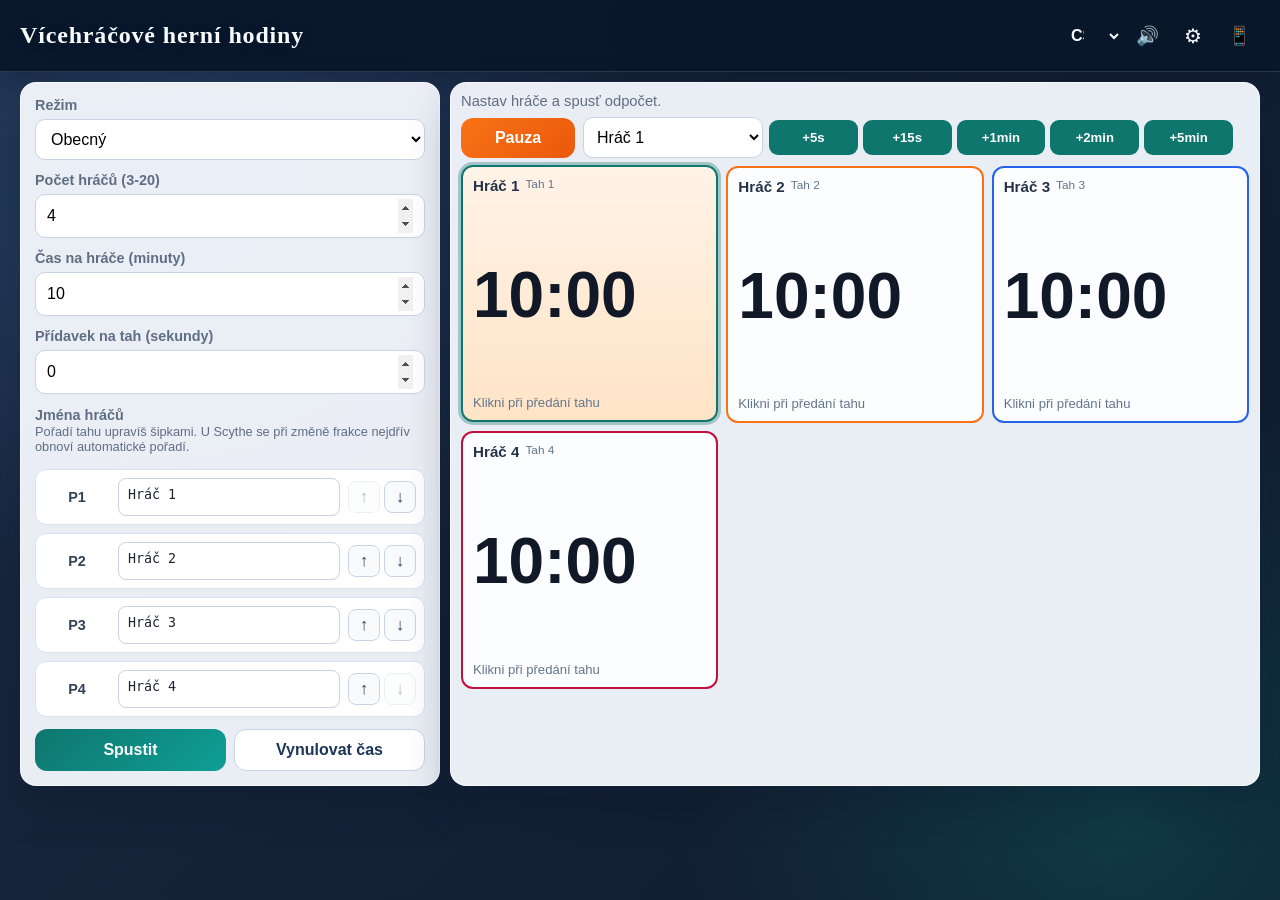
==== commit 6f2f2ff9: "language of players naming, update" ====
--- a/index.html
+++ b/index.html
@@ -25,6 +25,7 @@
         body {
             margin: 0;
             min-height: 100vh;
+            overflow-x: clip;
             font-family: "Segoe UI", Tahoma, sans-serif;
             color: var(--text);
             background:
@@ -279,7 +280,7 @@
             margin-top: 10px;
             display: grid;
             gap: 10px;
-            grid-template-columns: minmax(290px, 340px) minmax(0, 1fr);
+            grid-template-columns: minmax(360px, 420px) minmax(0, 1fr);
         }
 
         .panel {
@@ -355,11 +356,20 @@
             text-align: center;
         }
 
-        .player-row input {
+        .player-name-input {
+            width: 100%;
+            min-width: 0;
+            min-height: 38px;
+            max-height: 96px;
             padding: 8px 9px;
             border: 1px solid var(--line);
             border-radius: 8px;
-            min-width: 0;
+            background: #fff;
+            color: var(--text);
+            line-height: 1.25;
+            overflow-y: auto;
+            resize: none;
+            scrollbar-width: thin;
         }
 
         .player-row-scythe {
@@ -629,16 +639,20 @@
             display: flex;
             justify-content: space-between;
             gap: 6px;
-            align-items: center;
+            align-items: flex-start;
         }
 
         .card-name {
             font-weight: 800;
             font-size: 0.95rem;
             color: #24324a;
+            display: -webkit-box;
+            min-width: 0;
             overflow: hidden;
-            text-overflow: ellipsis;
-            white-space: nowrap;
+            line-height: 1.15;
+            overflow-wrap: anywhere;
+            -webkit-box-orient: vertical;
+            -webkit-line-clamp: 3;
         }
 
         .card-order {
@@ -993,6 +1007,10 @@
             display: none;
         }
 
+        .mobile-running .card-name {
+            -webkit-line-clamp: 2;
+        }
+
         .mobile-running.many-clocks .card-order,
         .mobile-running.many-clocks .card-faction {
             display: none;
@@ -1022,6 +1040,10 @@
             --accent2: #9b6b45;
         }
 
+        body.mode-scythe:not(.mobile-view):not(.setup-two-columns) .layout {
+            grid-template-columns: minmax(480px, 520px) minmax(0, 1fr);
+        }
+
         .mode-scythe .topbar,
         .mode-scythe .panel,
         .mode-scythe .drawer-card {
@@ -1108,11 +1130,37 @@
 
         @media (min-width: 1025px) {
             body.setup-two-columns:not(.mobile-view) .layout {
-                grid-template-columns: minmax(650px, 42vw) minmax(0, 1fr);
+                grid-template-columns: minmax(760px, 46vw) minmax(0, 1fr);
             }
 
             body.setup-two-columns:not(.mobile-view) .player-list {
-                grid-template-columns: repeat(2, minmax(280px, 1fr));
+                grid-template-columns: repeat(2, minmax(340px, 1fr));
+            }
+
+            body.setup-two-columns:not(.mobile-view) .player-row-scythe {
+                grid-template-columns: 48px minmax(0, 1fr) auto;
+                grid-template-rows: auto auto;
+            }
+
+            body.setup-two-columns:not(.mobile-view) .player-row-scythe .faction-badge {
+                grid-column: 1;
+                grid-row: 1 / 3;
+            }
+
+            body.setup-two-columns:not(.mobile-view) .player-row-scythe .player-name-input {
+                grid-column: 2 / 4;
+                grid-row: 1;
+            }
+
+            body.setup-two-columns:not(.mobile-view) .player-row-scythe select {
+                grid-column: 2;
+                grid-row: 2;
+                min-width: 0;
+            }
+
+            body.setup-two-columns:not(.mobile-view) .player-row-scythe .order-controls {
+                grid-column: 3;
+                grid-row: 2;
             }
 
             body.setup-two-columns:not(.mobile-view) .playbar {
@@ -1137,7 +1185,7 @@
             }
 
             body.setup-two-columns:not(.mobile-view) .layout {
-                grid-template-columns: minmax(650px, 38vw) minmax(0, 1fr);
+                grid-template-columns: minmax(760px, 42vw) minmax(0, 1fr);
                 height: calc(100dvh - 92px);
                 min-height: 760px;
             }
@@ -1153,7 +1201,7 @@
             }
 
             body.setup-two-columns:not(.mobile-view) .player-list {
-                grid-template-columns: repeat(2, minmax(280px, 1fr));
+                grid-template-columns: repeat(2, minmax(340px, 1fr));
             }
 
             body.setup-two-columns:not(.mobile-view) .clock-grid {
@@ -1179,7 +1227,7 @@
             }
 
             body.setup-two-columns:not(.mobile-view) .player-list {
-                grid-template-columns: repeat(2, minmax(280px, 1fr));
+                grid-template-columns: repeat(2, minmax(340px, 1fr));
             }
         }
 
@@ -1536,7 +1584,7 @@
                 const hasDefaultName = window.MULTICLOCK_TRANSLATIONS.meta.supportedLanguages.some((languageCode) =>
                     player.name === defaultNameEntry[languageCode].replace("{number}", String(index + 1))
                 );
-                if (state.gameMode !== "scythe" && hasDefaultName) {
+                if (hasDefaultName) {
                     const nextName = window.MULTICLOCK_TRANSLATIONS.strings["setup.playerDefaultName"][language]
                         .replace("{number}", String(index + 1));
                     player.name = nextName;
@@ -1864,6 +1912,21 @@
             return String(m) + ":" + String(s).padStart(2, "0");
         }
 
+        function escapeHtml(value) {
+            return String(value)
+                .replaceAll("&", "&amp;")
+                .replaceAll("<", "&lt;")
+                .replaceAll(">", "&gt;")
+                .replaceAll('"', "&quot;");
+        }
+
+        function resizePlayerNameField(field) {
+            field.style.height = "auto";
+            const contentHeight = field.scrollHeight;
+            field.style.height = Math.min(contentHeight, 96) + "px";
+            field.style.overflowY = contentHeight > 96 ? "auto" : "hidden";
+        }
+
         function orderControls(player, index) {
             return "<div class=\"order-controls\" aria-label=\"" + t("accessibility.playerOrder") + "\">"
                 + "<button class=\"order-button\" type=\"button\" data-move-player=\"" + player.id
@@ -1883,7 +1946,7 @@
             ui.playerList.appendChild(orderHelp);
             state.players.forEach((player, index) => {
                 const row = document.createElement("div");
-                const safeName = player.name.replace(/\"/g, "&quot;");
+                const safeName = escapeHtml(player.name);
                 if (state.gameMode === "scythe") {
                     const factionOptions = scytheFactions
                         .map((f) => "<option value=\"" + f.id + "\"" + (f.id === player.factionId ? " selected" : "") + ">" + f.name + "</option>")
@@ -1891,15 +1954,16 @@
                     const faction = getFactionById(player.factionId);
                     row.className = "player-row player-row-scythe";
                     row.innerHTML = "<span class=\"faction-badge\" style=\"--badge-color:" + player.color + "\">" + factionLogo(faction) + "</span>"
-                        + "<input type=\"text\" data-player-name=\"" + player.id + "\" value=\"" + safeName + "\">"
+                        + "<textarea class=\"player-name-input\" rows=\"1\" data-player-name=\"" + player.id + "\">" + safeName + "</textarea>"
                         + "<select data-player-faction=\"" + player.id + "\">" + factionOptions + "</select>"
                         + orderControls(player, index);
                 } else {
                     row.className = "player-row";
-                    row.innerHTML = "<strong>P" + (index + 1) + "</strong><input type=\"text\" data-player-name=\"" + player.id + "\" value=\"" + safeName + "\">"
+                    row.innerHTML = "<strong>P" + (index + 1) + "</strong><textarea class=\"player-name-input\" rows=\"1\" data-player-name=\"" + player.id + "\">" + safeName + "</textarea>"
                         + orderControls(player, index);
                 }
                 ui.playerList.appendChild(row);
+                resizePlayerNameField(row.querySelector(".player-name-input"));
             });
         }
 
@@ -1923,8 +1987,8 @@
                 const faction = player.factionId ? getFactionById(player.factionId) : null;
                 const playerHeading = faction
                     ? "<span class=\"card-faction-line\">" + factionLogo(faction, "faction-logo card-faction-logo")
-                        + "<span class=\"card-name\">" + player.name + "<span class=\"card-faction\">" + faction.name + "</span></span></span>"
-                    : "<span class=\"card-name\">" + player.name + "</span>";
+                        + "<span class=\"card-name\">" + escapeHtml(player.name) + "<span class=\"card-faction\">" + faction.name + "</span></span></span>"
+                    : "<span class=\"card-name\">" + escapeHtml(player.name) + "</span>";
 
                 card.innerHTML = [
                     "<div class=\"card-head\">" + playerHeading + "<span class=\"card-order\">" + t("clock.turnNumber", { number: index + 1 }) + "</span></div>",
@@ -2005,6 +2069,7 @@
                     document.body.classList.toggle("setup-two-columns", ui.setupPanel.scrollHeight > availableHeight);
                 }
 
+                document.querySelectorAll(".player-name-input").forEach(resizePlayerNameField);
                 updateGridColumns();
             });
         }
@@ -2512,7 +2577,7 @@
 
             ui.playerList.addEventListener("input", (event) => {
                 const target = event.target;
-                if (!(target instanceof HTMLInputElement)) {
+                if (!(target instanceof HTMLTextAreaElement)) {
                     return;
                 }
 
@@ -2522,7 +2587,8 @@
                 }
 
                 const playerIndex = state.players.indexOf(player);
-                player.name = target.value.trim() || "Hráč " + (playerIndex + 1);
+                player.name = target.value.trim() || t("setup.playerDefaultName", { number: playerIndex + 1 });
+                resizePlayerNameField(target);
                 renderClocks();
                 syncTimeControls();
                 persistState();
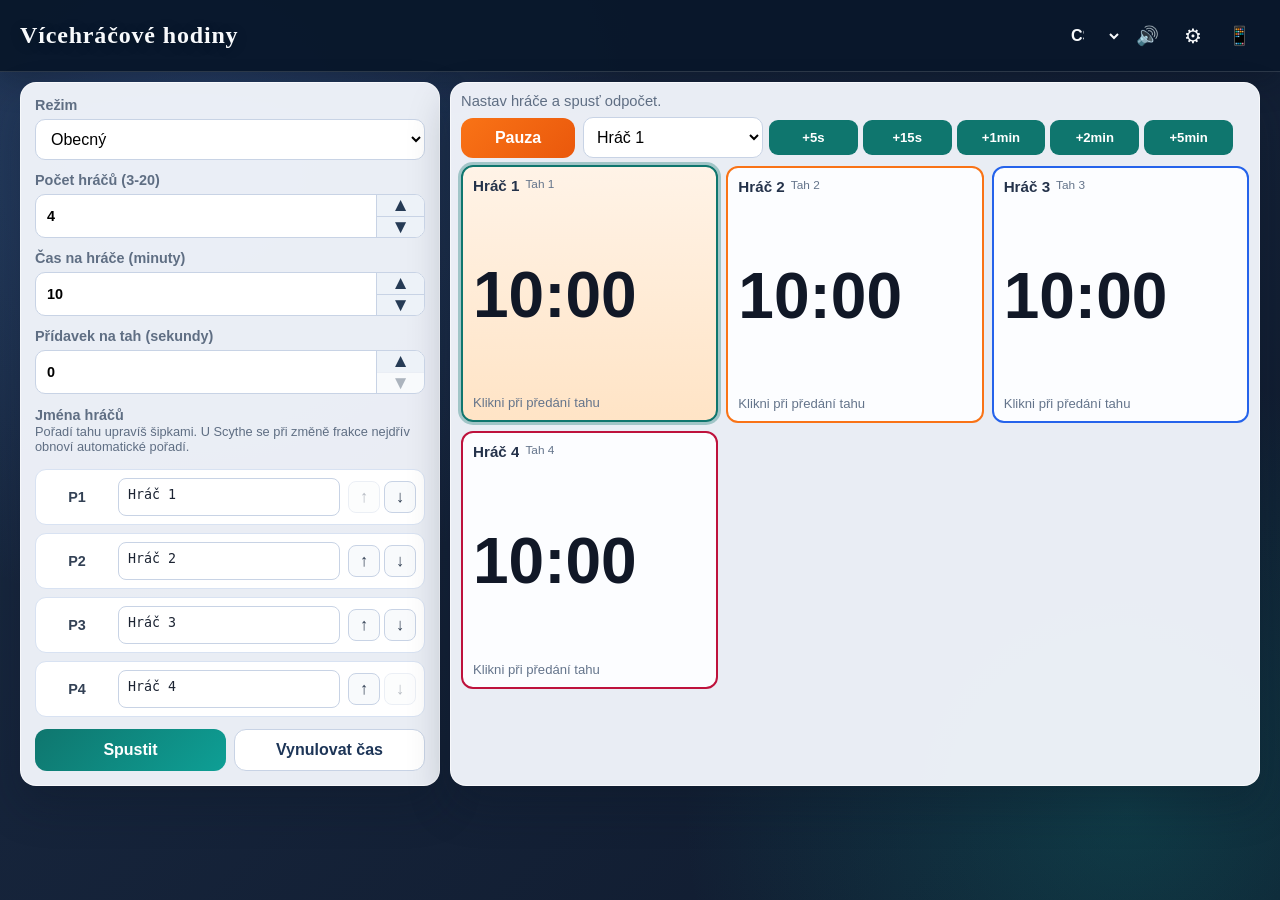
==== commit 8938f5ab: "Multilanguage 1.2" ====
--- a/index.html
+++ b/index.html
@@ -3,7 +3,58 @@
 <head>
     <meta charset="UTF-8">
     <meta name="viewport" content="width=device-width, initial-scale=1.0">
-    <title>Vícehráčové herní hodiny</title>
+    <meta name="robots" content="index, follow, max-image-preview:large, max-snippet:-1, max-video-preview:-1">
+    <meta name="description" content="Online vícehráčové hodiny a časomíra pro deskové hry. Měřte čas 3 až 20 hráčům, předávejte tahy a nastavte zvuky, přídavky i režim Scythe.">
+    <meta name="keywords" content="vícehráčové hodiny, vícehráčová časomíra, herní hodiny, časomíra pro deskové hry, šachové hodiny pro více hráčů, Tahomíra, multiplayer clock, multi player clock, multiclock, multi clock, multiplayer timer, turn timer, board game timer, six player chess clock, 6 player chess clock, Scythe clock, Scythe timer, Mehrspieler Uhr, reloj multijugador, horloge multijoueur, orologio multigiocatore, zegar wieloosobowy">
+    <meta name="theme-color" content="#0f1a2d">
+    <meta property="og:type" content="website">
+    <meta property="og:title" content="Vícehráčové hodiny">
+    <meta property="og:description" content="Online časomíra pro deskové hry se samostatným časem až pro 20 hráčů, předáváním tahů, zvuky a režimem Scythe.">
+    <meta property="og:locale" content="cs_CZ">
+    <meta property="og:locale:alternate" content="en_US">
+    <meta property="og:locale:alternate" content="de_DE">
+    <meta property="og:locale:alternate" content="es_ES">
+    <meta property="og:locale:alternate" content="hu_HU">
+    <meta property="og:locale:alternate" content="uk_UA">
+    <meta property="og:locale:alternate" content="pl_PL">
+    <meta property="og:locale:alternate" content="it_IT">
+    <meta property="og:locale:alternate" content="fr_FR">
+    <meta property="og:locale:alternate" content="ru_RU">
+    <meta property="og:locale:alternate" content="bs_BA">
+    <meta name="twitter:card" content="summary">
+    <meta name="twitter:title" content="Vícehráčové hodiny">
+    <meta name="twitter:description" content="Online časomíra pro deskové hry až pro 20 hráčů.">
+    <title>Vícehráčové hodiny</title>
+    <script type="application/ld+json">
+    {
+      "@context": "https://schema.org",
+      "@type": "SoftwareApplication",
+      "name": "Vícehráčové hodiny",
+      "alternateName": [
+        "Multiplayer Clock", "Mehrspieler-Uhr", "Reloj multijugador", "Többjátékos óra",
+        "Багатокористувацький годинник", "Zegar wieloosobowy", "Orologio multigiocatore",
+        "Horloge multijoueur", "Многопользовательские часы", "Sat za više igrača",
+        "Tahomíra", "Vícehráčová časomíra", "Herní hodiny", "MultiClock", "Multi Clock",
+        "Multi Player Clock", "Multiplayer Timer", "Turn Timer", "Board Game Timer",
+        "Six Player Chess Clock", "6 Player Chess Clock", "Scythe Clock", "Scythe Timer"
+      ],
+      "description": "Online vícehráčové hodiny a časomíra pro deskové hry se samostatným časem až pro 20 hráčů.",
+      "applicationCategory": "GameApplication",
+      "applicationSubCategory": "Board Game Timer",
+      "operatingSystem": "Any",
+      "isAccessibleForFree": true,
+      "browserRequirements": "Requires JavaScript and a modern web browser",
+      "inLanguage": ["cs", "en", "de", "es", "hu", "uk", "pl", "it", "fr", "ru", "bs"],
+      "featureList": [
+        "Independent clocks for 3 to 20 players",
+        "Turn handoff and configurable time increment",
+        "Scythe faction mode",
+        "Desktop and mobile layouts",
+        "Configurable sound alerts",
+        "Eleven interface languages"
+      ]
+    }
+    </script>
     <style>
         :root {
             --bg: #1a2a43;
@@ -48,15 +99,72 @@
 
         input[type="number"] {
             min-height: 44px;
+            appearance: textfield;
         }
 
         input[type="number"]::-webkit-inner-spin-button,
         input[type="number"]::-webkit-outer-spin-button {
-            width: 34px;
-            height: 34px;
+            appearance: none;
             margin: 0;
-            opacity: 1;
-            cursor: pointer;
+        }
+
+        .number-stepper {
+            position: relative;
+            display: block;
+            width: 100%;
+            min-width: 0;
+        }
+
+        .number-stepper input[type="number"] {
+            width: 100%;
+            padding-right: 54px;
+        }
+
+        .number-stepper-controls {
+            position: absolute;
+            top: 1px;
+            right: 1px;
+            bottom: 1px;
+            display: grid;
+            width: 48px;
+            grid-template-rows: 1fr 1fr;
+            overflow: hidden;
+            border-left: 1px solid var(--line);
+            border-radius: 0 9px 9px 0;
+        }
+
+        .number-stepper-button {
+            display: flex;
+            align-items: center;
+            justify-content: center;
+            min-width: 0;
+            min-height: 0;
+            padding: 0;
+            border-radius: 0;
+            background: #edf2f8;
+            color: #263b55;
+            font-size: 1.18rem;
+            font-weight: 900;
+            line-height: 1;
+        }
+
+        .number-stepper-button + .number-stepper-button {
+            border-top: 1px solid var(--line);
+        }
+
+        .number-stepper-button:hover,
+        .number-stepper-button:focus-visible {
+            background: #cddbed;
+            color: #0f2942;
+        }
+
+        .number-stepper-button:active {
+            background: #b8cbe2;
+        }
+
+        .number-stepper-button:disabled {
+            cursor: default;
+            opacity: 0.38;
         }
 
         .app {
@@ -373,7 +481,7 @@
         }
 
         .player-row-scythe {
-            grid-template-columns: 58px minmax(0, 1fr) minmax(0, 1fr) auto;
+            grid-template-columns: 58px minmax(0, 1fr) 105px auto;
         }
 
         .order-controls {
@@ -1137,6 +1245,11 @@
                 grid-template-columns: repeat(2, minmax(340px, 1fr));
             }
 
+            body.setup-two-columns:not(.mobile-view) .player-row {
+                grid-column: var(--player-list-column);
+                grid-row: var(--player-list-row);
+            }
+
             body.setup-two-columns:not(.mobile-view) .player-row-scythe {
                 grid-template-columns: 48px minmax(0, 1fr) auto;
                 grid-template-rows: auto auto;
@@ -1155,7 +1268,9 @@
             body.setup-two-columns:not(.mobile-view) .player-row-scythe select {
                 grid-column: 2;
                 grid-row: 2;
+                width: 60%;
                 min-width: 0;
+                justify-self: start;
             }
 
             body.setup-two-columns:not(.mobile-view) .player-row-scythe .order-controls {
@@ -1279,7 +1394,7 @@
     <div id="appRoot" class="app-root">
         <div class="app">
             <header class="topbar">
-                <h1 data-i18n="app.title">Vícehráčové herní hodiny</h1>
+                <h1 data-i18n="app.title">Vícehráčové hodiny</h1>
                 <div class="topbar-actions">
                     <select id="languageSelect" class="language-select" aria-label="Jazyk rozhraní" title="Vybrat jazyk (funkce bude doplněna)">
                         <option value="cs">CZ</option>
@@ -1551,6 +1666,17 @@
         function applyStaticTranslations() {
             document.documentElement.lang = state.language;
             document.title = t("app.title");
+            const localizedDescription = t("app.description");
+            document.querySelector("meta[name=\"description\"]").content = localizedDescription;
+            document.querySelector("meta[property=\"og:title\"]").content = t("app.title");
+            document.querySelector("meta[property=\"og:description\"]").content = localizedDescription;
+            document.querySelector("meta[name=\"twitter:title\"]").content = t("app.title");
+            document.querySelector("meta[name=\"twitter:description\"]").content = localizedDescription;
+            const localeMap = {
+                cs: "cs_CZ", en: "en_US", de: "de_DE", es: "es_ES", hu: "hu_HU", uk: "uk_UA",
+                pl: "pl_PL", it: "it_IT", fr: "fr_FR", ru: "ru_RU", bs: "bs_BA"
+            };
+            document.querySelector("meta[property=\"og:locale\"]").content = localeMap[state.language];
             document.querySelectorAll("[data-i18n]").forEach((element) => {
                 element.textContent = t(element.dataset.i18n);
             });
@@ -1573,6 +1699,7 @@
             [ui.timePlayerSelect, ui.desktopTimePlayerSelect].forEach((select) => {
                 select.setAttribute("aria-label", t("accessibility.timeTarget"));
             });
+            syncNumberStepperLabels();
         }
 
         function setLanguage(language) {
@@ -1584,7 +1711,9 @@
                 const hasDefaultName = window.MULTICLOCK_TRANSLATIONS.meta.supportedLanguages.some((languageCode) =>
                     player.name === defaultNameEntry[languageCode].replace("{number}", String(index + 1))
                 );
-                if (hasDefaultName) {
+                const hasLegacyFactionName = state.gameMode === "scythe"
+                    && scytheFactions.some((faction) => player.name === faction.name);
+                if (hasDefaultName || hasLegacyFactionName) {
                     const nextName = window.MULTICLOCK_TRANSLATIONS.strings["setup.playerDefaultName"][language]
                         .replace("{number}", String(index + 1));
                     player.name = nextName;
@@ -1598,6 +1727,69 @@
             renderPlayerInputs();
             syncLayout();
             persistState();
+        }
+
+        function updateNumberStepper(wrapper) {
+            const input = wrapper.querySelector("input[type=\"number\"]");
+            const value = Number(input.value);
+            const min = input.min === "" ? -Infinity : Number(input.min);
+            const max = input.max === "" ? Infinity : Number(input.max);
+            wrapper.querySelector("[data-step-direction=\"up\"]").disabled = Number.isFinite(value) && value >= max;
+            wrapper.querySelector("[data-step-direction=\"down\"]").disabled = Number.isFinite(value) && value <= min;
+        }
+
+        function syncNumberSteppers() {
+            document.querySelectorAll(".number-stepper").forEach(updateNumberStepper);
+        }
+
+        function syncNumberStepperLabels() {
+            document.querySelectorAll("[data-step-direction=\"up\"]").forEach((button) => {
+                button.setAttribute("aria-label", t("accessibility.increaseValue"));
+                button.title = t("accessibility.increaseValue");
+            });
+            document.querySelectorAll("[data-step-direction=\"down\"]").forEach((button) => {
+                button.setAttribute("aria-label", t("accessibility.decreaseValue"));
+                button.title = t("accessibility.decreaseValue");
+            });
+        }
+
+        function enhanceNumberInputs() {
+            document.querySelectorAll("input[type=\"number\"]").forEach((input) => {
+                if (input.closest(".number-stepper")) {
+                    return;
+                }
+                const wrapper = document.createElement("span");
+                wrapper.className = "number-stepper";
+                input.parentNode.insertBefore(wrapper, input);
+                wrapper.appendChild(input);
+
+                const controls = document.createElement("span");
+                controls.className = "number-stepper-controls";
+                controls.innerHTML = [
+                    "<button class=\"number-stepper-button\" type=\"button\" data-step-direction=\"up\" aria-hidden=\"false\">▲</button>",
+                    "<button class=\"number-stepper-button\" type=\"button\" data-step-direction=\"down\" aria-hidden=\"false\">▼</button>"
+                ].join("");
+                wrapper.appendChild(controls);
+
+                controls.addEventListener("click", (event) => {
+                    const button = event.target.closest("[data-step-direction]");
+                    if (!(button instanceof HTMLButtonElement) || button.disabled) {
+                        return;
+                    }
+                    if (button.dataset.stepDirection === "up") {
+                        input.stepUp();
+                    } else {
+                        input.stepDown();
+                    }
+                    input.dispatchEvent(new Event("input", { bubbles: true }));
+                    input.dispatchEvent(new Event("change", { bubbles: true }));
+                    updateNumberStepper(wrapper);
+                });
+                input.addEventListener("input", () => updateNumberStepper(wrapper));
+                input.addEventListener("change", () => updateNumberStepper(wrapper));
+                updateNumberStepper(wrapper);
+            });
+            syncNumberStepperLabels();
         }
 
         function getAudioContext() {
@@ -1749,7 +1941,7 @@
                 const faction = getFactionById(existing?.factionId ?? scytheFactions[index % scytheFactions.length].id);
                 return {
                     id: existing?.id ?? crypto.randomUUID(),
-                    name: existing?.name ?? faction.name,
+                    name: existing?.name ?? t("setup.playerDefaultName", { number: index + 1 }),
                     seconds: Math.max(0, Number(existing?.seconds ?? state.startMinutes * 60)),
                     out: Boolean(existing?.out),
                     color: faction.color,
@@ -1946,6 +2138,11 @@
             ui.playerList.appendChild(orderHelp);
             state.players.forEach((player, index) => {
                 const row = document.createElement("div");
+                const firstColumnCount = Math.ceil(state.players.length / 2);
+                const playerColumn = index < firstColumnCount ? 1 : 2;
+                const playerRow = index < firstColumnCount ? index + 2 : index - firstColumnCount + 2;
+                row.style.setProperty("--player-list-column", String(playerColumn));
+                row.style.setProperty("--player-list-row", String(playerRow));
                 const safeName = escapeHtml(player.name);
                 if (state.gameMode === "scythe") {
                     const factionOptions = scytheFactions
@@ -2267,6 +2464,7 @@
             syncPlayerLimit();
             syncTimeControls();
             syncSoundControl();
+            syncNumberSteppers();
 
             if (!mobileRunning) {
                 if (!ui.setupPanel.parentElement.classList.contains("layout")) {
@@ -2775,6 +2973,7 @@
             ui.drawerLanguageSelect.value = state.language;
             ui.mobileInlineLanguage.value = state.language;
 
+            enhanceNumberInputs();
             applyElapsedTime();
             applyStaticTranslations();
             renderPlayerInputs();
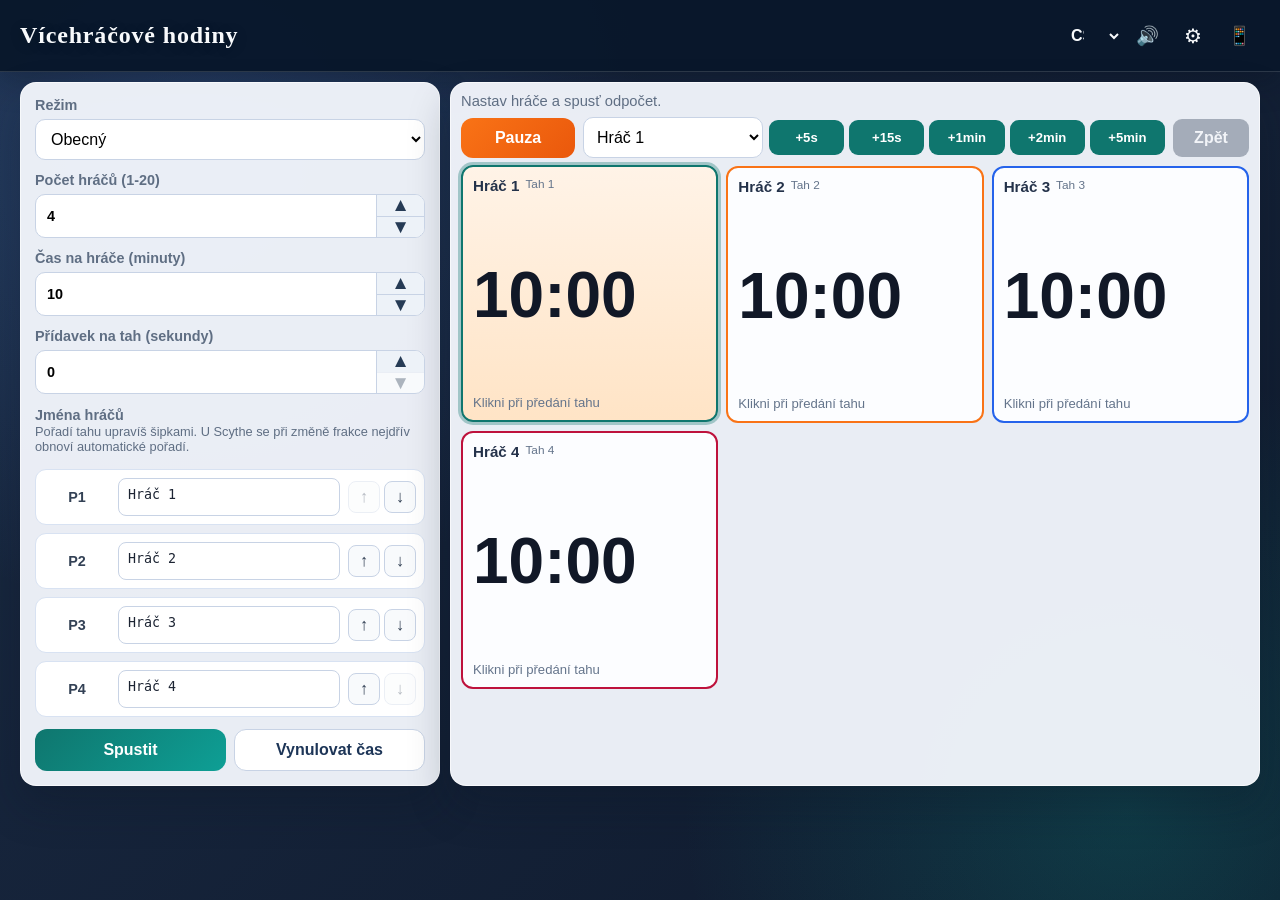
==== commit 09a4682c: "Add "return move" option" ====
--- a/index.html
+++ b/index.html
@@ -584,7 +584,7 @@
 
         .playbar {
             display: grid;
-            grid-template-columns: auto minmax(0, 1fr);
+            grid-template-columns: auto minmax(0, 1fr) auto;
             gap: 8px;
             align-items: center;
         }
@@ -643,6 +643,25 @@
 
         .time-preset-button:hover {
             filter: brightness(0.88);
+        }
+
+        .undo-turn-button {
+            min-width: 76px;
+            padding: 10px 14px;
+            border-radius: 9px;
+            background: #475569;
+            color: #fff;
+            font-weight: 800;
+            white-space: nowrap;
+        }
+
+        .undo-turn-button:hover:not(:disabled) {
+            filter: brightness(0.88);
+        }
+
+        .undo-turn-button:disabled {
+            cursor: not-allowed;
+            opacity: 0.42;
         }
 
         .desktop-time-tools select,
@@ -981,25 +1000,25 @@
             font-weight: 800;
         }
 
-        @media (min-width: 330px) {
+        @media (min-width: 380px) {
             .mobile-running .mobile-inline-desktop {
                 display: inline-flex;
             }
         }
 
-        @media (min-width: 400px) {
+        @media (min-width: 450px) {
             .mobile-running .mobile-inline-language {
                 display: inline-flex;
             }
         }
 
-        @media (min-width: 450px) {
+        @media (min-width: 500px) {
             .mobile-running .mobile-inline-sound {
                 display: inline-flex;
             }
         }
 
-        @media (min-width: 500px) {
+        @media (min-width: 550px) {
             .mobile-running .mobile-inline-settings {
                 display: inline-flex;
             }
@@ -1077,7 +1096,8 @@
         }
 
         .mobile-running .btn-control,
-        .mobile-running .btn-menu {
+        .mobile-running .btn-menu,
+        .mobile-running .undo-turn-button {
             min-width: 0;
             width: 44px;
             height: 44px;
@@ -1091,8 +1111,16 @@
         }
 
         .mobile-running .btn-menu {
+            order: 5;
+            margin-left: auto;
+        }
+
+        .mobile-running .undo-turn-button {
+            order: 3;
+        }
+
+        .mobile-running .mobile-inline-utilities {
             order: 4;
-            margin-left: auto;
         }
 
         .mobile-running .clock-grid {
@@ -1224,7 +1252,7 @@
             }
 
             .playbar {
-                grid-template-columns: auto minmax(0, 1fr);
+                grid-template-columns: auto minmax(0, 1fr) auto;
             }
 
             .desktop-time-tools {
@@ -1279,7 +1307,7 @@
             }
 
             body.setup-two-columns:not(.mobile-view) .playbar {
-                grid-template-columns: auto minmax(0, 1fr);
+                grid-template-columns: auto minmax(0, 1fr) auto;
             }
 
             body.setup-two-columns:not(.mobile-view) .desktop-time-tools {
@@ -1457,8 +1485,8 @@
                         </select>
                     </div>
                     <div class="field">
-                        <span id="playerCountLabel">Počet hráčů (3-20)</span>
-                        <input id="playerCount" type="number" min="3" max="20" value="4">
+                        <span id="playerCountLabel">Počet hráčů (1-20)</span>
+                        <input id="playerCount" type="number" min="1" max="20" value="4">
                     </div>
                     <div class="field">
                         <span data-i18n="setup.timePerPlayer">Čas na hráče (minuty)</span>
@@ -1488,6 +1516,7 @@
                             <select id="desktopTimePlayerSelect" aria-label="Hráč, kterému se přidá čas"></select>
                             <div id="desktopTimePresets" class="time-preset-buttons"></div>
                         </div>
+                        <button id="undoTurnButton" class="undo-turn-button" type="button" disabled>Zpět</button>
                         <button id="menuButton" class="btn btn-menu" type="button">MENU</button>
                         <div id="quickTimePresets" class="quick-time-buttons"></div>
                         <div class="mobile-inline-utilities" aria-label="Rychlé nastavení aplikace">
@@ -1588,6 +1617,7 @@
             timePresets: [5, 15, 60, 120, 300],
             quickAddTargetId: null,
             selectingFirstPlayer: false,
+            turnHistory: [],
             soundEnabled: true,
             soundSettings: {
                 ticking: false,
@@ -1617,6 +1647,7 @@
             pauseButton: document.getElementById("pauseButton"),
             menuButton: document.getElementById("menuButton"),
             quickTimePresets: document.getElementById("quickTimePresets"),
+            undoTurnButton: document.getElementById("undoTurnButton"),
             desktopTimePlayerSelect: document.getElementById("desktopTimePlayerSelect"),
             desktopTimePresets: document.getElementById("desktopTimePresets"),
             closeDrawer: document.getElementById("closeDrawer"),
@@ -2043,6 +2074,7 @@
                 timePresets: state.timePresets,
                 quickAddTargetId: state.quickAddTargetId,
                 selectingFirstPlayer: state.selectingFirstPlayer,
+                turnHistory: state.turnHistory,
                 soundEnabled: state.soundEnabled,
                 soundSettings: state.soundSettings,
                 lastTickAt: state.running && !state.paused ? Date.now() : null
@@ -2059,7 +2091,7 @@
             try {
                 const parsed = JSON.parse(raw);
                 state.gameMode = parsed.gameMode === "scythe" ? "scythe" : "generic";
-                state.playerCount = clamp(Number(parsed.playerCount) || 4, 3, getMaxPlayers(state.gameMode));
+                state.playerCount = clamp(Number(parsed.playerCount) || 4, 1, getMaxPlayers(state.gameMode));
                 state.startMinutes = Math.max(1, Number(parsed.startMinutes) || 10);
                 state.incrementSeconds = Math.max(0, Number(parsed.incrementSeconds) || 0);
                 state.language = window.MULTICLOCK_TRANSLATIONS.meta.supportedLanguages.includes(parsed.language)
@@ -2077,6 +2109,13 @@
                 );
                 state.quickAddTargetId = typeof parsed.quickAddTargetId === "string" ? parsed.quickAddTargetId : null;
                 state.selectingFirstPlayer = Boolean(parsed.selectingFirstPlayer) && !state.running;
+                state.turnHistory = Array.isArray(parsed.turnHistory)
+                    ? parsed.turnHistory.slice(-state.playerCount).filter((entry) =>
+                        typeof entry?.previousPlayerId === "string"
+                        && typeof entry?.currentPlayerId === "string"
+                        && Number.isFinite(entry.previousSeconds)
+                        && Number.isFinite(entry.currentSeconds)
+                    ) : [];
                 state.soundEnabled = parsed.soundEnabled !== false;
                 const savedSoundSettings = parsed.soundSettings ?? {};
                 state.soundSettings = {
@@ -2226,7 +2265,7 @@
 
             const availableWidth = ui.clockGrid.clientWidth || Math.floor(window.innerWidth * 0.7);
             const availableHeight = Math.max(420, window.innerHeight - 180);
-            const minimumColumns = count === 3 ? 3 : 2;
+            const minimumColumns = count === 1 ? 1 : count === 3 ? 3 : 2;
             const maximumColumns = Math.min(count, 8);
             let columns = Math.min(maximumColumns, Math.max(minimumColumns, Math.ceil(Math.sqrt(count))));
             let largestFittingTile = 0;
@@ -2276,6 +2315,12 @@
         }
 
         function nextActive() {
+            if (state.players.length === 1 && remainingPlayers() === 1) {
+                state.activeIndex = 0;
+                syncTimeControls();
+                return;
+            }
+
             if (remainingPlayers() <= 1) {
                 state.paused = true;
                 stopTimer();
@@ -2312,7 +2357,7 @@
 
             const active = state.players[state.activeIndex];
             const alive = remainingPlayers();
-            if (alive <= 1) {
+            if (alive <= 1 && state.players.length > 1) {
                 ui.pauseButton.disabled = true;
                 ui.statusText.textContent = active ? t("status.winner", { name: active.name }) : t("status.gameOver");
                 persistState();
@@ -2353,7 +2398,7 @@
             }
 
             let left = elapsed;
-            while (left > 0 && remainingPlayers() > 1) {
+            while (left > 0 && remainingPlayers() > (state.players.length === 1 ? 0 : 1)) {
                 const active = state.players[state.activeIndex];
                 if (!active || active.out) {
                     nextActive();
@@ -2407,6 +2452,7 @@
                 if (active.seconds <= 0) {
                     active.seconds = 0;
                     active.out = true;
+                    state.turnHistory = [];
                     playTimeoutSound();
                     nextActive();
                 }
@@ -2431,9 +2477,22 @@
                 return;
             }
 
+            const previousPlayerId = active.id;
+            const previousSeconds = active.seconds;
             active.seconds += state.incrementSeconds;
             playMoveSound();
             nextActive();
+            const current = state.players[state.activeIndex];
+            if (current && current.id !== previousPlayerId) {
+                state.turnHistory.push({
+                    previousPlayerId,
+                    previousSeconds,
+                    currentPlayerId: current.id,
+                    currentSeconds: current.seconds
+                });
+                state.turnHistory = state.turnHistory.slice(-state.players.length);
+            }
+            syncUndoControl();
             renderClocks();
             syncStatus();
         }
@@ -2506,7 +2565,7 @@
             state.menuOpen = false;
             const shouldResume = state.resumeAfterMenuClose;
             state.resumeAfterMenuClose = false;
-            if (state.running && remainingPlayers() > 1) {
+            if (state.running && (remainingPlayers() > 1 || state.players.length === 1)) {
                 state.paused = !shouldResume;
                 state.lastTickAt = shouldResume ? Date.now() : null;
                 if (shouldResume && !state.timerId) {
@@ -2538,12 +2597,13 @@
             const old = state.players.slice();
             state.players = Array.from({ length: state.playerCount }, (_, i) => createPlayer(i, old[i] ?? null));
             state.activeIndex = clamp(state.activeIndex, 0, state.playerCount - 1);
+            state.turnHistory = [];
             normalizeScythePlayers(activePlayerId);
         }
 
         function readSetupFromInputs() {
             state.gameMode = ui.gameMode.value === "scythe" ? "scythe" : "generic";
-            state.playerCount = clamp(Number(ui.playerCount.value) || 4, 3, getMaxPlayers());
+            state.playerCount = clamp(Number(ui.playerCount.value) || 4, 1, getMaxPlayers());
             state.startMinutes = Math.max(1, Number(ui.startMinutes.value) || 10);
             state.incrementSeconds = Math.max(0, Number(ui.incrementSeconds.value) || 0);
             syncPlayerLimit();
@@ -2592,9 +2652,50 @@
             ui.desktopTimePresets.innerHTML = presetButtons;
             ui.menuTimePresets.innerHTML = presetButtons;
             ui.quickTimePresets.innerHTML = presetButtons;
+            syncUndoControl();
             if (clearFeedback) {
                 ui.timeFeedback.textContent = "";
             }
+        }
+
+        function syncUndoControl() {
+            const lastTurn = state.turnHistory.at(-1);
+            const active = state.players[state.activeIndex];
+            const canUndo = Boolean(state.running && lastTurn && active?.id === lastTurn.currentPlayerId);
+            ui.undoTurnButton.disabled = !canUndo;
+            ui.undoTurnButton.textContent = state.mobileView && state.running ? "↶" : t("action.undoTurn");
+            ui.undoTurnButton.setAttribute("aria-label", t("action.undoTurn"));
+            ui.undoTurnButton.title = t("action.undoTurn");
+        }
+
+        function undoTurn() {
+            const lastTurn = state.turnHistory.at(-1);
+            const active = state.players[state.activeIndex];
+            if (!state.running || !lastTurn || active?.id !== lastTurn.currentPlayerId) {
+                return;
+            }
+
+            const previousIndex = state.players.findIndex((player) => player.id === lastTurn.previousPlayerId);
+            const currentPlayer = state.players.find((player) => player.id === lastTurn.currentPlayerId);
+            if (previousIndex < 0 || !currentPlayer) {
+                state.turnHistory = [];
+                syncUndoControl();
+                persistState();
+                return;
+            }
+
+            state.turnHistory.pop();
+            currentPlayer.seconds = Math.max(0, lastTurn.currentSeconds);
+            currentPlayer.out = false;
+            state.players[previousIndex].seconds = Math.max(0, lastTurn.previousSeconds);
+            state.players[previousIndex].out = false;
+            state.activeIndex = previousIndex;
+            state.quickAddTargetId = null;
+            state.lastTickAt = state.paused ? null : Date.now();
+            renderClocks();
+            syncTimeControls(true);
+            syncStatus();
+            persistState();
         }
 
         function formatPresetTime(seconds) {
@@ -2661,6 +2762,7 @@
             state.lastTickAt = null;
             state.menuOpen = false;
             state.resumeAfterMenuClose = false;
+            state.turnHistory = [];
 
             startTimer();
             playStartSound();
@@ -2678,6 +2780,7 @@
             state.menuOpen = false;
             state.resumeAfterMenuClose = false;
             state.quickAddTargetId = null;
+            state.turnHistory = [];
             state.lastTickAt = null;
             state.players.forEach((player) => {
                 player.seconds = state.startMinutes * 60;
@@ -2709,6 +2812,7 @@
             state.timePresets = [5, 15, 60, 120, 300];
             state.quickAddTargetId = null;
             state.selectingFirstPlayer = false;
+            state.turnHistory = [];
             state.soundEnabled = true;
             state.soundSettings = {
                 ticking: false,
@@ -2863,7 +2967,7 @@
             });
 
             ui.pauseButton.addEventListener("click", () => {
-                if (!state.running || remainingPlayers() <= 1) {
+                if (!state.running || (remainingPlayers() <= 1 && state.players.length > 1)) {
                     return;
                 }
 
@@ -2874,6 +2978,8 @@
                 }
                 syncStatus();
             });
+
+            ui.undoTurnButton.addEventListener("click", undoTurn);
 
             ui.menuButton.addEventListener("click", () => {
                 const opening = !state.menuOpen;
